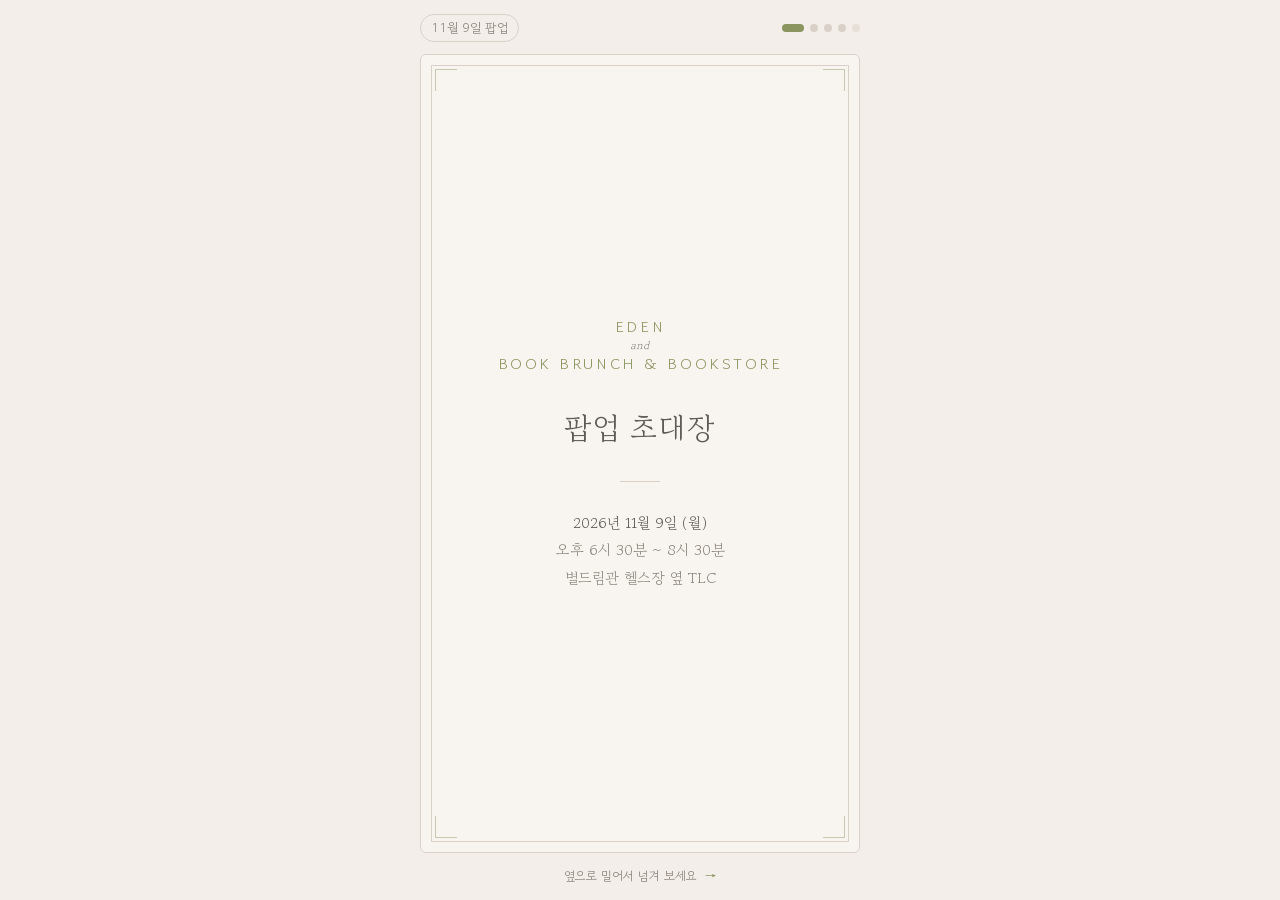
==== index.html @ 4dcfe31d "다음 버튼 대신 손가락으로 옆으로 넘기는 방식으로 변경 (미리보기용 브랜치) Co-Authored-By: Claude Opus 5.5 <noreply@anthropic.com> C" ====
<!doctype html>
<html lang="ko">
<head>
<meta charset="utf-8">
<meta name="viewport" content="width=device-width,initial-scale=1,viewport-fit=cover">
<title>이든·북브런치 팝업 초대장</title>
<meta name="description" content="이든카페·북브런치 카페 팝업 — 2026년 11월 9일 오후 6:30, 별드림관 헬스장 옆 TLC">
<link rel="preconnect" href="https://fonts.googleapis.com">
<link rel="preconnect" href="https://fonts.gstatic.com" crossorigin>
<link rel="stylesheet" href="https://fonts.googleapis.com/css2?family=Gowun+Batang:wght@400;700&family=Gowun+Dodum&display=swap">
<style>
/* Layout: 한 장씩 넘기는 모바일 카드 초대장 — 5장(초대 · 활동 · 장소 · 수요조사 · 교환권) */
:root{
  --bg:#f3eeea;
  --card:#f8f4f0;
  --ink:#5f5a54;
  --ink-soft:#8c857d;
  --olive:#8a9560;
  --olive-ink:#ffffff;
  --line:#d9d1c8;
  --warn:#c4453a;
  --serif:"Gowun Batang","Noto Serif KR","Nanum Myeongjo",serif;
  --sans:"Gowun Dodum","Apple SD Gothic Neo","Malgun Gothic",sans-serif;
}
@media (prefers-color-scheme: dark){:root:not([data-theme="light"]){
  --bg:#22211d;--card:#2b2a25;--ink:#e6e0d8;--ink-soft:#aaa298;--olive:#a3ae78;--olive-ink:#1d1f15;--line:#45423b;--warn:#e7766b;color-scheme:dark}}
:root[data-theme="dark"]{
  --bg:#22211d;--card:#2b2a25;--ink:#e6e0d8;--ink-soft:#aaa298;--olive:#a3ae78;--olive-ink:#1d1f15;--line:#45423b;--warn:#e7766b;color-scheme:dark}

*{box-sizing:border-box}
body{margin:0}
[hidden]{display:none!important}
img{max-width:100%}
:root{padding-top:env(safe-area-inset-top,0px);padding-bottom:env(safe-area-inset-bottom,0px)}
html,body{min-height:100%}
body{background:var(--bg);color:var(--ink);font-family:var(--serif);font-size:16px;line-height:1.7;
  padding-left:max(16px,env(safe-area-inset-left,0px));padding-right:max(16px,env(safe-area-inset-right,0px));padding-block:14px;
  display:flex;justify-content:center}
.app{width:100%;max-width:440px;min-height:calc(100vh - 28px);min-height:calc(100dvh - 28px);display:flex;flex-direction:column;gap:12px}

.top{display:flex;align-items:center;justify-content:space-between;gap:12px;font-family:var(--sans);font-size:13px;color:var(--ink-soft)}
.dday{border:1px solid var(--line);border-radius:999px;padding:2px 10px;font-variant-numeric:tabular-nums}
.dots{display:flex;gap:6px}
.dot{width:8px;height:8px;border-radius:50%;background:var(--line);border:0;padding:0;cursor:pointer;transition:width .25s,background .25s}
.dot[aria-current="true"]{width:22px;border-radius:4px;background:var(--olive)}
.dot:disabled{cursor:default;opacity:.5}

.viewport{flex:1 0 auto;display:flex;overflow-x:auto;overflow-y:hidden;scroll-snap-type:x mandatory;overscroll-behavior-x:contain;-webkit-overflow-scrolling:touch;scrollbar-width:none;border-radius:6px;background:var(--card);border:1px solid var(--line)}
.viewport::-webkit-scrollbar{display:none}
.track{display:flex;flex:1 0 100%;min-width:100%}
.page{position:relative;flex:0 0 100%;min-width:0;scroll-snap-align:start;scroll-snap-stop:always;padding:40px 30px 36px;display:flex;flex-direction:column;align-items:center;text-align:center;gap:20px}

h1,h2{font-weight:700;margin:0;text-wrap:balance;word-break:keep-all;letter-spacing:-.01em}
h1{font-size:30px;font-weight:400;letter-spacing:.04em}
h2{font-size:22px}
p{margin:0}
.soft{color:var(--ink-soft)}
.eyebrow{font-family:var(--sans);font-size:12px;letter-spacing:.18em;color:var(--olive)}

/* 1. 초대 */
.page.invite{justify-content:center;gap:28px;padding-block:40px}
.brand{display:grid;justify-items:center;gap:2px;color:var(--olive);font-family:var(--sans);letter-spacing:.16em;line-height:1.3}
.brand .big{font-size:15px}
.brand .and{font-family:var(--serif);font-style:italic;font-size:11px;letter-spacing:.08em;color:var(--ink-soft)}
.when{display:grid;gap:2px;font-size:15px}
.rule{width:40px;height:1px;background:var(--line)}

/* 2. 활동 */
.acts{display:grid;grid-template-columns:minmax(0,1fr);gap:10px;width:100%;min-width:0;text-align:left}
.act{width:100%;max-width:100%;min-width:0;overflow:hidden;border:1px solid var(--line);border-radius:6px;background:transparent;color:inherit;font:inherit;padding:12px 14px;cursor:pointer;display:grid;grid-template-columns:minmax(0,1fr);gap:4px;text-align:left}
.act-head{display:flex;justify-content:space-between;align-items:center;font-weight:700;font-size:17px}
.act-head span{font-family:var(--sans);font-weight:400;font-size:20px;color:var(--olive);transition:transform .25s}
.act[aria-expanded="true"] .act-head span{transform:rotate(45deg)}
.act ul{margin:6px 0 0;padding:0;list-style:none;display:flex;flex-wrap:wrap;gap:6px}
.act li{font-family:var(--sans);font-size:12.5px;border-radius:999px;padding:2px 9px;max-width:100%;background:color-mix(in srgb,var(--olive) 16%,transparent);color:var(--ink)}
.act .sum{font-size:14px;color:var(--ink-soft)}

/* 3. 장소 */
.info{width:100%;display:grid;gap:0;text-align:left;border-top:1px solid var(--line)}
.row{display:grid;grid-template-columns:56px 1fr;gap:12px;padding:12px 2px;border-bottom:1px solid var(--line)}
.row dt{font-family:var(--sans);font-size:13px;color:var(--ink-soft);padding-top:2px}
.row dd{margin:0;min-width:0}
.place-photo{width:100%;max-width:100%;border-radius:6px;overflow:hidden;aspect-ratio:16/10}
.place-photo img{display:block;width:100%;height:100%;object-fit:cover}
.place{display:grid;gap:2px}
.place strong{font-size:18px}
.maplink{margin-top:10px;justify-self:center;color:inherit;font-size:14px;text-decoration:underline;text-underline-offset:4px;text-decoration-color:var(--line)}
.maplink:hover{text-decoration-color:currentColor}
/* 테두리 장식: 카드 안쪽 이중선 + 모서리 */
.page::before,.page::after{content:"";position:absolute;pointer-events:none;z-index:1}
.page::before{inset:10px;border:1px solid var(--line)}
.page::after{inset:14px;border:1px solid color-mix(in srgb,var(--olive) 45%,transparent);
  -webkit-mask:linear-gradient(#000 0 0) top left/22px 22px no-repeat,linear-gradient(#000 0 0) top right/22px 22px no-repeat,linear-gradient(#000 0 0) bottom left/22px 22px no-repeat,linear-gradient(#000 0 0) bottom right/22px 22px no-repeat;
  mask:linear-gradient(#000 0 0) top left/22px 22px no-repeat,linear-gradient(#000 0 0) top right/22px 22px no-repeat,linear-gradient(#000 0 0) bottom left/22px 22px no-repeat,linear-gradient(#000 0 0) bottom right/22px 22px no-repeat}
.copy{margin-top:4px;font-family:var(--sans);font-size:12px;background:none;border:1px solid var(--line);color:var(--ink-soft);border-radius:999px;padding:2px 10px;cursor:pointer}

.btn{display:flex;align-items:center;justify-content:center;width:100%;min-height:54px;border-radius:999px;border:0;background:var(--olive);color:var(--olive-ink);font-family:var(--serif);font-weight:700;font-size:16px;text-decoration:none;cursor:pointer;transition:filter .2s,transform .1s}
.btn:hover{filter:brightness(1.05)}
.btn:active{transform:scale(.98)}
.btn.ghost{background:transparent;color:var(--ink);border:1px solid var(--line)}
:focus-visible{outline:2px solid var(--olive);outline-offset:3px}

/* 4. 수요조사 */
form{width:100%;display:grid;gap:26px;text-align:left}
fieldset{border:0;margin:0;padding:0;display:grid;gap:10px}
legend,.q{font-weight:700;font-size:16px;padding:0;margin-bottom:10px}
.req{color:var(--warn);font-size:12px;font-family:var(--sans);margin-left:4px;font-weight:400}
.opts{display:grid;grid-template-columns:1fr 1fr;gap:10px}
.opt{position:relative}
.opt input{position:absolute;opacity:0;inset:0;cursor:pointer}
.opt span{display:flex;align-items:center;justify-content:center;gap:8px;min-height:48px;border:1px solid var(--line);border-radius:6px;transition:all .2s}
.opt input:checked + span{border-color:var(--olive);background:color-mix(in srgb,var(--olive) 14%,transparent);font-weight:700}
.opt input:focus-visible + span{outline:2px solid var(--olive);outline-offset:2px}
.stepper{display:flex;align-items:center;gap:10px}
.stepper button{width:44px;height:44px;border-radius:50%;border:1px solid var(--line);background:transparent;color:var(--ink);font-size:20px;cursor:pointer;flex:none}
.stepper input{flex:1;min-width:0;height:48px;border:1px solid var(--olive);border-radius:6px;background:transparent;color:var(--ink);text-align:center;font:inherit;font-size:18px;font-variant-numeric:tabular-nums}
.namefield input{width:100%;height:48px;border:1px solid var(--olive);border-radius:6px;background:transparent;color:var(--ink);font:inherit;font-size:16px;padding:0 14px}
.namefield input::placeholder{color:var(--ink-soft);opacity:.7}
.hint-sm{font-family:var(--sans);font-size:12px;color:var(--ink-soft);margin:6px 0 0}
.btn:disabled{opacity:.6;cursor:wait}
.count-wrap{transition:opacity .25s}
.count-wrap[aria-disabled="true"]{opacity:.4;pointer-events:none}
.err{color:var(--warn);font-family:var(--sans);font-size:13px;min-height:1.2em;margin:-14px 0 0}
.note{font-size:14px;color:var(--ink-soft);text-align:center;border:1px solid var(--line);padding:14px 12px;line-height:1.75}

/* 5. 결과 */
.coupon{width:92%;border-radius:4px;overflow:hidden;box-shadow:0 10px 28px -14px rgba(60,50,30,.45);transform:rotate(-1.5deg)}
.coupon img{display:block;width:100%;height:auto}
.result[data-state="no"] .coupon{display:none}
.result[data-state="yes"] .no-msg{display:none}
.result:not([data-state="yes"]) .yes-msg{display:none}
.dl-msg{font-family:var(--sans);font-size:12px;color:var(--ink-soft);min-height:1em;margin:-10px 0 0}
.stub{font-family:var(--sans);font-size:12px;color:var(--ink-soft);border-top:1px dashed var(--line);padding-top:10px;width:100%;font-variant-numeric:tabular-nums}

.hint{display:flex;align-items:center;justify-content:center;gap:8px;font-family:var(--sans);font-size:12.5px;color:var(--ink-soft);text-align:center;transition:opacity .4s}
.hint .arr{color:var(--olive);display:inline-block;animation:nudge 1.6s ease-in-out infinite}
.hint.done{opacity:0}
@keyframes nudge{0%,100%{transform:translateX(0)}50%{transform:translateX(5px)}}

@media (prefers-reduced-motion: reduce){.hint .arr{animation:none}.dot,.btn,.opt span,.act-head span{transition:none}}
/* 수요조사 장: 성함 칸이 늘어난 만큼 간격을 줄여 한 화면에 */
#rsvp{gap:16px}
#rsvp legend,#rsvp .q{margin-bottom:6px}
#rsvp .opt span,#rsvp .namefield input,#rsvp .stepper input{min-height:44px;height:44px}
#rsvp .stepper button{width:40px;height:40px}
#rsvp .err{margin:-8px 0 -4px;min-height:0}
#rsvp .err:empty{display:none}
#rsvp .btn{min-height:48px}
#rsvp .note{font-size:13px;padding:10px 12px;line-height:1.6}
.saveview{position:fixed;inset:0;z-index:50;background:rgba(20,18,14,.72);display:flex;align-items:center;justify-content:center;
  padding:calc(16px + env(safe-area-inset-top,0px)) max(16px,env(safe-area-inset-right,0px)) calc(16px + env(safe-area-inset-bottom,0px)) max(16px,env(safe-area-inset-left,0px))}
.savebox{width:100%;max-width:400px;max-height:100%;overflow:auto;background:var(--card);border-radius:8px;padding:18px;display:grid;gap:12px;text-align:center}
.savetitle{font-weight:700;margin:0}
.savebox img{width:100%;height:auto;border:1px solid var(--line);border-radius:4px;-webkit-touch-callout:default;user-select:auto}
.savehelp{font-family:var(--sans);font-size:13.5px;color:var(--ink);margin:0;line-height:1.6;word-break:keep-all}
.savebox .btn{min-height:46px}
</style>
</head>
<body>
<main class="app">
  <div class="top">
    <span class="dday" id="dday">11월 9일</span>
    <nav class="dots" id="dots" aria-label="페이지"></nav>
  </div>

  <div class="viewport" id="viewport">
    <div class="track" id="track">

      <!-- 1. 초대 -->
      <section class="page invite" aria-label="초대">
        <div class="brand"><span class="big">EDEN</span><span class="and">and</span><span class="big">BOOK BRUNCH &amp; BOOKSTORE</span></div>
        <h1>팝업 초대장</h1>
        <div class="rule"></div>
        <div class="when">
          <span>2026년 11월 9일 (월)</span>
          <span class="soft">오후 6시 30분 ~ 8시 30분</span>
          <span class="soft">별드림관 헬스장 옆 TLC</span>
        </div>
      </section>

      <!-- 2. 활동 -->
      <section class="page" aria-label="활동 소개">
        <span class="eyebrow">PROGRAM</span>
        <h2>활동 소개</h2>
        <p class="soft" style="font-size:14px">카페 이름을 눌러 자세히 보세요.</p>
        <div class="acts">
          <button class="act" type="button" aria-expanded="true">
            <span class="act-head">이든 카페 <span aria-hidden="true">+</span></span>
            <span class="sum">카페 소개부터 시식회까지</span>
            <ul>
              <li>온라인 사이트 소개</li><li>전체 팝업 폼보드 설명</li><li>건강빵 시식회</li><li>각종 활동</li>
            </ul>
          </button>
          <button class="act" type="button" aria-expanded="false">
            <span class="act-head">북브런치 카페 <span aria-hidden="true">+</span></span>
            <span class="sum">운영 방식과 메뉴 이야기</span>
            <ul hidden>
              <li>운영 방법 설명</li><li>메뉴 소개</li><li>웹사이트 설명</li>
            </ul>
          </button>
        </div>
      </section>

      <!-- 3. 장소 -->
      <section class="page" aria-label="오시는 길">
        <span class="eyebrow">WHERE &amp; WHEN</span>
        <h2>오시는 길</h2>
        <div class="place-photo"><img alt="TLC 건물 입구 — 통유리창과 검은 문틀" src="assets/place.jpg" width="1200" height="660"></div>
        <div class="place">
          <strong>별드림관 헬스장 옆 TLC</strong>
          <span class="soft">11월 9일 (월) · 오후 6:30 ~ 8:30</span>
          <a class="maplink" id="mapLink" href="https://www.google.com/maps/search/?api=1&query=%EB%B3%84%EB%AC%B4%EB%A6%AC%ED%95%99%EA%B5%90" target="_blank" rel="noopener">지도 보기 →</a>
        </div>
      </section>

      <!-- 4. 수요조사 -->
      <section class="page" aria-label="수요조사">
        <span class="eyebrow">RSVP</span>
        <h2>수요조사</h2>
        <form id="rsvp" novalidate>
          <div class="namefield">
            <label class="q" for="name" style="display:block">성함<span class="req">*필수</span></label>
            <input id="name" name="name" type="text" autocomplete="name" maxlength="40" placeholder="성함을 적어 주세요">
            <p class="hint-sm">현장에서 성함으로 교환권을 확인합니다.</p>
          </div>
          <fieldset>
            <legend>팝업에 참여하시나요?<span class="req">*필수</span></legend>
            <div class="opts">
              <label class="opt"><input type="radio" name="join" value="yes" id="joinYes"><span>예</span></label>
              <label class="opt"><input type="radio" name="join" value="no" id="joinNo"><span>아니오</span></label>
            </div>
          </fieldset>
          <div class="count-wrap" id="countWrap" aria-disabled="true">
            <label class="q" for="count" style="display:block">몇 분이서 오시나요?</label>
            <div class="stepper">
              <button type="button" id="minus" aria-label="한 명 줄이기">−</button>
              <input id="count" name="count" type="number" inputmode="numeric" min="1" max="20" value="1">
              <button type="button" id="plus" aria-label="한 명 늘리기">+</button>
            </div>
          </div>
          <p class="err" id="err" role="alert"></p>
          <button class="btn" type="submit">제출</button>
          <p class="note">참석 여부를 편하게 알려주세요.<br>참여를 선택하시면 다음 페이지에서<br>방문할 때 쓸 수 있는 작은 교환권을 드립니다.</p>
        </form>
      </section>

      <!-- 5. 결과 -->
      <section class="page result" id="result" aria-label="교환권" hidden>
        <span class="eyebrow">THANK YOU</span>
        <h2 class="yes-msg">팝업에서 뵙겠습니다!</h2>
        <h2 class="no-msg">알려주셔서 감사합니다</h2>
        <div class="coupon"><img alt="FREE CIABATTA 교환권" src="assets/coupon.jpg" width="275" height="137"></div>
        <p class="yes-msg soft">팝업 현장에서 이 화면을 보여주시면<br>치아바타로 교환해 드립니다.</p>
        <p class="no-msg soft">다음 기회에 꼭 뵐게요.<br>마음이 바뀌면 언제든 다시 응답해 주세요.</p>
        <div class="stub yes-msg" id="stub"></div>
        <button class="btn ghost yes-msg" type="button" id="dl" hidden>교환권 이미지 저장</button>
        <p class="dl-msg" id="dlMsg" role="status"></p>
      </section>

    </div>
  </div>

  <p class="hint" id="hint">옆으로 밀어서 넘겨 보세요 <span class="arr" aria-hidden="true">→</span></p>
</main>

<div class="saveview" id="saveView" role="dialog" aria-modal="true" aria-labelledby="saveTitle" hidden>
  <div class="savebox">
    <p class="savetitle" id="saveTitle">교환권 이미지</p>
    <img id="saveImg" alt="팝업 교환권 이미지">
    <p class="savehelp"><b>이미지를 길게 눌러</b> &lsquo;사진에 저장&rsquo; 또는 &lsquo;이미지 다운로드&rsquo;를 누르면 갤러리에 저장됩니다.</p>
    <button class="btn" type="button" id="saveShare" hidden>공유 메뉴에서 저장하기</button>
    <button class="btn ghost" type="button" id="saveClose">닫기</button>
  </div>
</div>
<script>
(function(){
  const track=document.getElementById('track');
  const pages=[...track.children];
  const dotsEl=document.getElementById('dots');
  const RESULT=pages.length-1, FORM=RESULT-1;
  let idx=0, answered=null;

  const store={get(k){try{return JSON.parse(localStorage.getItem(k))}catch(e){return null}},
               set(k,v){try{localStorage.setItem(k,JSON.stringify(v))}catch(e){}},
               del(k){try{localStorage.removeItem(k)}catch(e){}}};

  pages.forEach((p,i)=>{
    const d=document.createElement('button');
    d.className='dot';d.type='button';d.setAttribute('aria-label',(i+1)+'번째 장');
    d.addEventListener('click',()=>go(i));
    dotsEl.appendChild(d);
  });
  const dots=[...dotsEl.children];

  const vp=document.getElementById('viewport'), hint=document.getElementById('hint');
  const reduce=window.matchMedia('(prefers-reduced-motion: reduce)').matches;
  function go(i){
    if(i===RESULT && !answered) i=FORM;
    i=Math.max(0,Math.min(i,answered?RESULT:FORM));
    vp.scrollTo({left:i*vp.clientWidth,behavior:reduce?'auto':'smooth'});
  }
  function sync(){
    const i=Math.round(vp.scrollLeft/Math.max(1,vp.clientWidth));
    if(i!==idx){idx=i;}
    dots.forEach((d,j)=>{d.setAttribute('aria-current',j===idx);d.disabled=(j===RESULT&&!answered)});
    if(idx>0)hint.classList.add('done');
  }
  let raf=0;
  vp.addEventListener('scroll',()=>{cancelAnimationFrame(raf);raf=requestAnimationFrame(sync)},{passive:true});
  window.addEventListener('resize',()=>{vp.scrollLeft=idx*vp.clientWidth});
  document.addEventListener('keydown',e=>{
    if(e.target.closest('input,button'))return;
    if(e.key==='ArrowRight')go(idx+1);
    if(e.key==='ArrowLeft')go(idx-1);
  });

  // D-day
  const ev=new Date('2026-11-09T18:30:00+09:00');
  const days=Math.ceil((ev-new Date())/864e5);
  document.getElementById('dday').textContent = days>0?`D-${days} · 11월 9일`:(days===0?'오늘 팝업!':'11월 9일 팝업');

  // 활동 아코디언
  document.querySelectorAll('.act').forEach(b=>b.addEventListener('click',()=>{
    const open=b.getAttribute('aria-expanded')!=='true';
    b.setAttribute('aria-expanded',open);
    b.querySelector('ul').hidden=!open;
  }));

  // 폼
  const form=document.getElementById('rsvp'), err=document.getElementById('err');
  const count=document.getElementById('count'), wrap=document.getElementById('countWrap');
  function syncCount(){
    const yes=form.join.value==='yes';
    wrap.setAttribute('aria-disabled',!yes);
    count.disabled=!yes;
    if(form.join.value)err.textContent='';
  }
  form.addEventListener('change',syncCount);
  document.getElementById('minus').onclick=()=>{count.value=Math.max(1,(+count.value||1)-1)};
  document.getElementById('plus').onclick=()=>{count.value=Math.min(20,(+count.value||0)+1)};

  const result=document.getElementById('result'), stub=document.getElementById('stub');
  const SB_URL='https://qdkvclpapsasedrvhkvx.supabase.co', SB_KEY='sb_publishable_ceZ2sE7WKbkcod54qVl5aA_HR4bq4iQ';
  const nameEl=document.getElementById('name'), submitBtn=form.querySelector('button[type=submit]');
  function showResult(a){
    answered=a;
    result.dataset.state=a.join;
    result.hidden=false;
    if(a.join==='yes'){
      stub.textContent=`No. ${a.code} · ${a.name} · ${a.count}명 · 11월 9일 팝업 현장 사용`;
    }
  }
  form.addEventListener('submit',async e=>{
    e.preventDefault();
    const name=nameEl.value.trim();
    if(!name){err.textContent='성함을 적어 주세요.';nameEl.focus();return}
    if(!form.join.value){err.textContent='참여 여부를 선택해 주세요.';return}
    const yes=form.join.value==='yes';
    const n=parseInt(count.value,10);
    if(yes&&(!n||n<1||n>20)){err.textContent='인원은 1명에서 20명 사이로 적어 주세요.';return}
    err.textContent='';submitBtn.disabled=true;submitBtn.textContent='보내는 중…';
    try{
      const r=await fetch(SB_URL+'/rest/v1/rpc/popup_submit_rsvp',{method:'POST',
        headers:{'apikey':SB_KEY,'Content-Type':'application/json'},
        body:JSON.stringify({p_name:name,p_attending:yes,p_party:yes?n:null})});
      if(!r.ok)throw new Error('http '+r.status);
      const code=await r.json();
      const a={join:form.join.value,count:yes?n:0,code:String(code),name};
      store.set('popup-rsvp',a);
      showResult(a);requestAnimationFrame(()=>{go(RESULT);sync()});
    }catch(ex){
      err.textContent='응답을 보내지 못했습니다. 인터넷 연결을 확인하고 다시 제출해 주세요.';
    }finally{submitBtn.disabled=false;submitBtn.textContent='제출'}
  });
  // 교환권 이미지 저장
  const dl=document.getElementById('dl'), dlMsg=document.getElementById('dlMsg');
  dl.hidden=false;
  function couponPng(){
    return new Promise((res,rej)=>{
      const img=result.querySelector('.coupon img');
      const W=img.naturalWidth*3, H=img.naturalHeight*3, pad=60, foot=150;
      const c=document.createElement('canvas'); c.width=W+pad*2; c.height=H+pad*2+foot;
      const x=c.getContext('2d');
      x.fillStyle='#f8f4f0'; x.fillRect(0,0,c.width,c.height);
      x.strokeStyle='#d9d1c8'; x.lineWidth=3; x.strokeRect(20,20,c.width-40,c.height-40);
      x.drawImage(img,pad,pad,W,H);
      x.fillStyle='#5f5a54'; x.textAlign='center';
      x.font='700 40px "Gowun Batang", serif';
      x.fillText('이든 · 북브런치 팝업 교환권',c.width/2,pad+H+70);
      x.fillStyle='#8c857d'; x.font='28px "Gowun Dodum", sans-serif';
      x.fillText(stub.textContent,c.width/2,pad+H+120);
      c.toBlob(b=>b?res(b):rej(new Error('blob')),'image/png');
    });
  }
  // 휴대폰: 이미지를 크게 띄워 길게 눌러 '사진에 저장' + (지원되면) 공유 시트의 '이미지 저장'
  // 컴퓨터: 파일로 다운로드
  const isMobile=/Android|iPhone|iPad|iPod/i.test(navigator.userAgent)||(navigator.maxTouchPoints>1&&/Macintosh/.test(navigator.userAgent));
  const sv=document.getElementById('saveView'), svImg=document.getElementById('saveImg'), svShare=document.getElementById('saveShare');
  let couponFile=null;
  function blobToDataURL(b){return new Promise((res,rej)=>{const r=new FileReader();r.onload=()=>res(r.result);r.onerror=rej;r.readAsDataURL(b)})}
  dl.onclick=async()=>{
    if(!answered||answered.join!=='yes')return;
    dlMsg.textContent='';
    try{
      try{await document.fonts.ready}catch(e){}
      const blob=await couponPng();
      const fname=`popup-coupon-${answered.code}.png`;
      if(isMobile){
        couponFile=new File([blob],fname,{type:'image/png'});
        svImg.src=await blobToDataURL(blob);
        let canShare=false;try{canShare=!!(navigator.canShare&&navigator.canShare({files:[couponFile]}))}catch(e){}
        svShare.hidden=!canShare;
        sv.hidden=false;document.body.style.overflow='hidden';
        return;
      }
      const url=URL.createObjectURL(blob);
      const a=document.createElement('a');a.href=url;a.download=fname;
      document.body.appendChild(a);a.click();a.remove();
      setTimeout(()=>URL.revokeObjectURL(url),4000);
    }catch(e){
      dlMsg.textContent='이미지를 만들지 못했습니다. 이 화면을 캡처해 주세요.';
    }
  };
  svShare.onclick=async()=>{
    if(!couponFile)return;
    try{await navigator.share({files:[couponFile]})}catch(e){/* 취소하면 그대로 둠 */}
  };
  function closeSave(){sv.hidden=true;document.body.style.overflow=''}
  document.getElementById('saveClose').onclick=closeSave;
  sv.addEventListener('click',e=>{if(e.target===sv)closeSave()});
  document.addEventListener('keydown',e=>{if(e.key==='Escape'&&!sv.hidden)closeSave()});

  const saved=store.get('popup-rsvp');
  if(saved&&saved.join&&saved.name){
    showResult(saved);
    form.querySelector(`input[value="${saved.join}"]`).checked=true;
    if(saved.count)count.value=saved.count;
    if(saved.name)nameEl.value=saved.name;
  }
  syncCount();
  sync();
})();
</script>

<style>
@media (max-height:780px){.eyebrow{display:none}.page{padding-top:30px;padding-bottom:28px;gap:16px}form{gap:20px}}
@media (max-height:700px){.page{padding-top:26px;padding-bottom:24px;gap:14px}#rsvp{gap:13px}.app{gap:10px}}
@media (max-width:360px){.page{padding:34px 24px 30px;gap:16px}h1{font-size:27px}h2{font-size:20px}.act{padding:10px 12px}}</style>
</body>
</html>
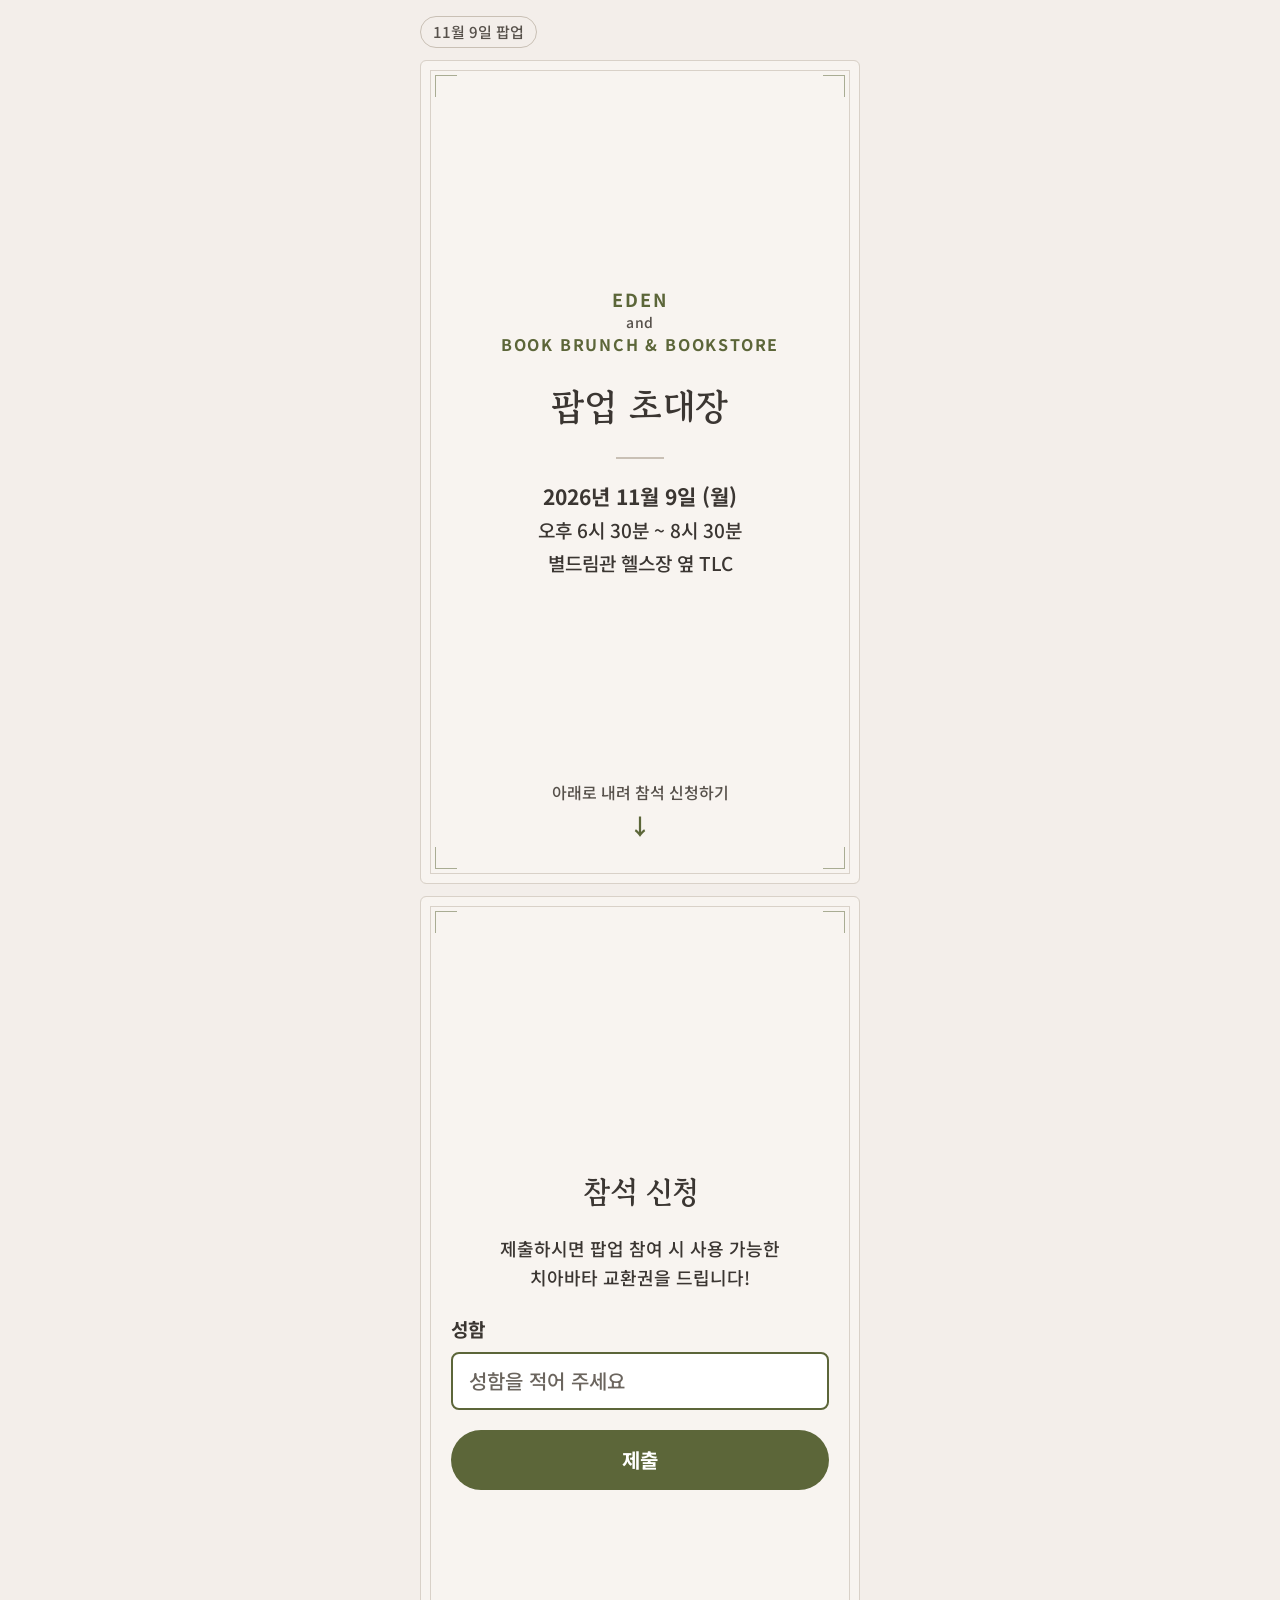
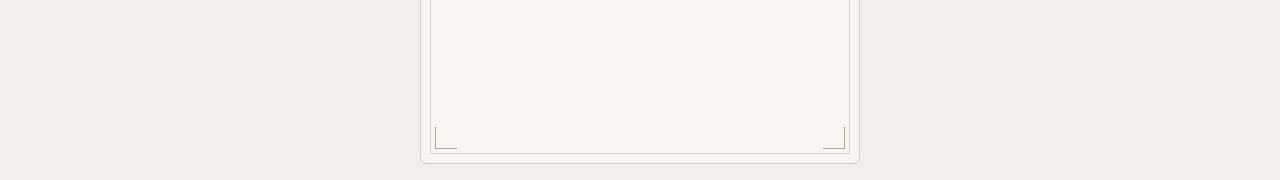
==== commit 26f15749: "초대장을 캔버스 디자인대로 개편: 세로 스크롤, 성함만 받는 참석 신청, 제출 후 쿠폰·오시는 길·감사 인사 페이지 Co-Authored-By: Claude Opus 5.5 <no" ====
--- a/index.html
+++ b/index.html
@@ -4,447 +4,99 @@
 <meta charset="utf-8">
 <meta name="viewport" content="width=device-width,initial-scale=1,viewport-fit=cover">
 <title>이든·북브런치 팝업 초대장</title>
-<meta name="description" content="이든카페·북브런치 카페 팝업 — 2026년 11월 9일 오후 6:30, 별드림관 헬스장 옆 TLC">
+<meta name="description" content="2026년 11월 9일(월) 오후 6시 30분, 별드림관 헬스장 옆 TLC에서 열리는 이든카페·북브런치 팝업에 초대합니다.">
+<meta property="og:title" content="이든·북브런치 팝업 초대장">
+<meta property="og:description" content="11월 9일(월) 오후 6:30 · 별드림관 헬스장 옆 TLC · 참석 신청하시면 치아바타 교환권을 드려요">
+<meta property="og:image" content="https://edencafe-popup.github.io/assets/coupon.png">
+<meta property="og:type" content="website">
 <link rel="preconnect" href="https://fonts.googleapis.com">
 <link rel="preconnect" href="https://fonts.gstatic.com" crossorigin>
-<link rel="stylesheet" href="https://fonts.googleapis.com/css2?family=Gowun+Batang:wght@400;700&family=Gowun+Dodum&display=swap">
+<link rel="stylesheet" href="https://fonts.googleapis.com/css2?family=Gowun+Batang:wght@700&family=Noto+Sans+KR:wght@500;700&display=swap">
+<link rel="stylesheet" href="assets/style.css">
 <style>
-/* Layout: 한 장씩 넘기는 모바일 카드 초대장 — 5장(초대 · 활동 · 장소 · 수요조사 · 교환권) */
-:root{
-  --bg:#f3eeea;
-  --card:#f8f4f0;
-  --ink:#5f5a54;
-  --ink-soft:#8c857d;
-  --olive:#8a9560;
-  --olive-ink:#ffffff;
-  --line:#d9d1c8;
-  --warn:#c4453a;
-  --serif:"Gowun Batang","Noto Serif KR","Nanum Myeongjo",serif;
-  --sans:"Gowun Dodum","Apple SD Gothic Neo","Malgun Gothic",sans-serif;
-}
-@media (prefers-color-scheme: dark){:root:not([data-theme="light"]){
-  --bg:#22211d;--card:#2b2a25;--ink:#e6e0d8;--ink-soft:#aaa298;--olive:#a3ae78;--olive-ink:#1d1f15;--line:#45423b;--warn:#e7766b;color-scheme:dark}}
-:root[data-theme="dark"]{
-  --bg:#22211d;--card:#2b2a25;--ink:#e6e0d8;--ink-soft:#aaa298;--olive:#a3ae78;--olive-ink:#1d1f15;--line:#45423b;--warn:#e7766b;color-scheme:dark}
-
-*{box-sizing:border-box}
-body{margin:0}
-[hidden]{display:none!important}
-img{max-width:100%}
-:root{padding-top:env(safe-area-inset-top,0px);padding-bottom:env(safe-area-inset-bottom,0px)}
-html,body{min-height:100%}
-body{background:var(--bg);color:var(--ink);font-family:var(--serif);font-size:16px;line-height:1.7;
-  padding-left:max(16px,env(safe-area-inset-left,0px));padding-right:max(16px,env(safe-area-inset-right,0px));padding-block:14px;
-  display:flex;justify-content:center}
-.app{width:100%;max-width:440px;min-height:calc(100vh - 28px);min-height:calc(100dvh - 28px);display:flex;flex-direction:column;gap:12px}
-
-.top{display:flex;align-items:center;justify-content:space-between;gap:12px;font-family:var(--sans);font-size:13px;color:var(--ink-soft)}
-.dday{border:1px solid var(--line);border-radius:999px;padding:2px 10px;font-variant-numeric:tabular-nums}
-.dots{display:flex;gap:6px}
-.dot{width:8px;height:8px;border-radius:50%;background:var(--line);border:0;padding:0;cursor:pointer;transition:width .25s,background .25s}
-.dot[aria-current="true"]{width:22px;border-radius:4px;background:var(--olive)}
-.dot:disabled{cursor:default;opacity:.5}
-
-.viewport{flex:1 0 auto;display:flex;overflow-x:auto;overflow-y:hidden;scroll-snap-type:x mandatory;overscroll-behavior-x:contain;-webkit-overflow-scrolling:touch;scrollbar-width:none;border-radius:6px;background:var(--card);border:1px solid var(--line)}
-.viewport::-webkit-scrollbar{display:none}
-.track{display:flex;flex:1 0 100%;min-width:100%}
-.page{position:relative;flex:0 0 100%;min-width:0;scroll-snap-align:start;scroll-snap-stop:always;padding:40px 30px 36px;display:flex;flex-direction:column;align-items:center;text-align:center;gap:20px}
-
-h1,h2{font-weight:700;margin:0;text-wrap:balance;word-break:keep-all;letter-spacing:-.01em}
-h1{font-size:30px;font-weight:400;letter-spacing:.04em}
-h2{font-size:22px}
-p{margin:0}
-.soft{color:var(--ink-soft)}
-.eyebrow{font-family:var(--sans);font-size:12px;letter-spacing:.18em;color:var(--olive)}
-
-/* 1. 초대 */
-.page.invite{justify-content:center;gap:28px;padding-block:40px}
-.brand{display:grid;justify-items:center;gap:2px;color:var(--olive);font-family:var(--sans);letter-spacing:.16em;line-height:1.3}
-.brand .big{font-size:15px}
-.brand .and{font-family:var(--serif);font-style:italic;font-size:11px;letter-spacing:.08em;color:var(--ink-soft)}
-.when{display:grid;gap:2px;font-size:15px}
-.rule{width:40px;height:1px;background:var(--line)}
-
-/* 2. 활동 */
-.acts{display:grid;grid-template-columns:minmax(0,1fr);gap:10px;width:100%;min-width:0;text-align:left}
-.act{width:100%;max-width:100%;min-width:0;overflow:hidden;border:1px solid var(--line);border-radius:6px;background:transparent;color:inherit;font:inherit;padding:12px 14px;cursor:pointer;display:grid;grid-template-columns:minmax(0,1fr);gap:4px;text-align:left}
-.act-head{display:flex;justify-content:space-between;align-items:center;font-weight:700;font-size:17px}
-.act-head span{font-family:var(--sans);font-weight:400;font-size:20px;color:var(--olive);transition:transform .25s}
-.act[aria-expanded="true"] .act-head span{transform:rotate(45deg)}
-.act ul{margin:6px 0 0;padding:0;list-style:none;display:flex;flex-wrap:wrap;gap:6px}
-.act li{font-family:var(--sans);font-size:12.5px;border-radius:999px;padding:2px 9px;max-width:100%;background:color-mix(in srgb,var(--olive) 16%,transparent);color:var(--ink)}
-.act .sum{font-size:14px;color:var(--ink-soft)}
-
-/* 3. 장소 */
-.info{width:100%;display:grid;gap:0;text-align:left;border-top:1px solid var(--line)}
-.row{display:grid;grid-template-columns:56px 1fr;gap:12px;padding:12px 2px;border-bottom:1px solid var(--line)}
-.row dt{font-family:var(--sans);font-size:13px;color:var(--ink-soft);padding-top:2px}
-.row dd{margin:0;min-width:0}
-.place-photo{width:100%;max-width:100%;border-radius:6px;overflow:hidden;aspect-ratio:16/10}
-.place-photo img{display:block;width:100%;height:100%;object-fit:cover}
-.place{display:grid;gap:2px}
-.place strong{font-size:18px}
-.maplink{margin-top:10px;justify-self:center;color:inherit;font-size:14px;text-decoration:underline;text-underline-offset:4px;text-decoration-color:var(--line)}
-.maplink:hover{text-decoration-color:currentColor}
-/* 테두리 장식: 카드 안쪽 이중선 + 모서리 */
-.page::before,.page::after{content:"";position:absolute;pointer-events:none;z-index:1}
-.page::before{inset:10px;border:1px solid var(--line)}
-.page::after{inset:14px;border:1px solid color-mix(in srgb,var(--olive) 45%,transparent);
-  -webkit-mask:linear-gradient(#000 0 0) top left/22px 22px no-repeat,linear-gradient(#000 0 0) top right/22px 22px no-repeat,linear-gradient(#000 0 0) bottom left/22px 22px no-repeat,linear-gradient(#000 0 0) bottom right/22px 22px no-repeat;
-  mask:linear-gradient(#000 0 0) top left/22px 22px no-repeat,linear-gradient(#000 0 0) top right/22px 22px no-repeat,linear-gradient(#000 0 0) bottom left/22px 22px no-repeat,linear-gradient(#000 0 0) bottom right/22px 22px no-repeat}
-.copy{margin-top:4px;font-family:var(--sans);font-size:12px;background:none;border:1px solid var(--line);color:var(--ink-soft);border-radius:999px;padding:2px 10px;cursor:pointer}
-
-.btn{display:flex;align-items:center;justify-content:center;width:100%;min-height:54px;border-radius:999px;border:0;background:var(--olive);color:var(--olive-ink);font-family:var(--serif);font-weight:700;font-size:16px;text-decoration:none;cursor:pointer;transition:filter .2s,transform .1s}
-.btn:hover{filter:brightness(1.05)}
-.btn:active{transform:scale(.98)}
-.btn.ghost{background:transparent;color:var(--ink);border:1px solid var(--line)}
-:focus-visible{outline:2px solid var(--olive);outline-offset:3px}
-
-/* 4. 수요조사 */
-form{width:100%;display:grid;gap:26px;text-align:left}
-fieldset{border:0;margin:0;padding:0;display:grid;gap:10px}
-legend,.q{font-weight:700;font-size:16px;padding:0;margin-bottom:10px}
-.req{color:var(--warn);font-size:12px;font-family:var(--sans);margin-left:4px;font-weight:400}
-.opts{display:grid;grid-template-columns:1fr 1fr;gap:10px}
-.opt{position:relative}
-.opt input{position:absolute;opacity:0;inset:0;cursor:pointer}
-.opt span{display:flex;align-items:center;justify-content:center;gap:8px;min-height:48px;border:1px solid var(--line);border-radius:6px;transition:all .2s}
-.opt input:checked + span{border-color:var(--olive);background:color-mix(in srgb,var(--olive) 14%,transparent);font-weight:700}
-.opt input:focus-visible + span{outline:2px solid var(--olive);outline-offset:2px}
-.stepper{display:flex;align-items:center;gap:10px}
-.stepper button{width:44px;height:44px;border-radius:50%;border:1px solid var(--line);background:transparent;color:var(--ink);font-size:20px;cursor:pointer;flex:none}
-.stepper input{flex:1;min-width:0;height:48px;border:1px solid var(--olive);border-radius:6px;background:transparent;color:var(--ink);text-align:center;font:inherit;font-size:18px;font-variant-numeric:tabular-nums}
-.namefield input{width:100%;height:48px;border:1px solid var(--olive);border-radius:6px;background:transparent;color:var(--ink);font:inherit;font-size:16px;padding:0 14px}
-.namefield input::placeholder{color:var(--ink-soft);opacity:.7}
-.hint-sm{font-family:var(--sans);font-size:12px;color:var(--ink-soft);margin:6px 0 0}
-.btn:disabled{opacity:.6;cursor:wait}
-.count-wrap{transition:opacity .25s}
-.count-wrap[aria-disabled="true"]{opacity:.4;pointer-events:none}
-.err{color:var(--warn);font-family:var(--sans);font-size:13px;min-height:1.2em;margin:-14px 0 0}
-.note{font-size:14px;color:var(--ink-soft);text-align:center;border:1px solid var(--line);padding:14px 12px;line-height:1.75}
-
-/* 5. 결과 */
-.coupon{width:92%;border-radius:4px;overflow:hidden;box-shadow:0 10px 28px -14px rgba(60,50,30,.45);transform:rotate(-1.5deg)}
-.coupon img{display:block;width:100%;height:auto}
-.result[data-state="no"] .coupon{display:none}
-.result[data-state="yes"] .no-msg{display:none}
-.result:not([data-state="yes"]) .yes-msg{display:none}
-.dl-msg{font-family:var(--sans);font-size:12px;color:var(--ink-soft);min-height:1em;margin:-10px 0 0}
-.stub{font-family:var(--sans);font-size:12px;color:var(--ink-soft);border-top:1px dashed var(--line);padding-top:10px;width:100%;font-variant-numeric:tabular-nums}
-
-.hint{display:flex;align-items:center;justify-content:center;gap:8px;font-family:var(--sans);font-size:12.5px;color:var(--ink-soft);text-align:center;transition:opacity .4s}
-.hint .arr{color:var(--olive);display:inline-block;animation:nudge 1.6s ease-in-out infinite}
-.hint.done{opacity:0}
-@keyframes nudge{0%,100%{transform:translateX(0)}50%{transform:translateX(5px)}}
-
-@media (prefers-reduced-motion: reduce){.hint .arr{animation:none}.dot,.btn,.opt span,.act-head span{transition:none}}
-/* 수요조사 장: 성함 칸이 늘어난 만큼 간격을 줄여 한 화면에 */
-#rsvp{gap:16px}
-#rsvp legend,#rsvp .q{margin-bottom:6px}
-#rsvp .opt span,#rsvp .namefield input,#rsvp .stepper input{min-height:44px;height:44px}
-#rsvp .stepper button{width:40px;height:40px}
-#rsvp .err{margin:-8px 0 -4px;min-height:0}
-#rsvp .err:empty{display:none}
-#rsvp .btn{min-height:48px}
-#rsvp .note{font-size:13px;padding:10px 12px;line-height:1.6}
-.saveview{position:fixed;inset:0;z-index:50;background:rgba(20,18,14,.72);display:flex;align-items:center;justify-content:center;
-  padding:calc(16px + env(safe-area-inset-top,0px)) max(16px,env(safe-area-inset-right,0px)) calc(16px + env(safe-area-inset-bottom,0px)) max(16px,env(safe-area-inset-left,0px))}
-.savebox{width:100%;max-width:400px;max-height:100%;overflow:auto;background:var(--card);border-radius:8px;padding:18px;display:grid;gap:12px;text-align:center}
-.savetitle{font-weight:700;margin:0}
-.savebox img{width:100%;height:auto;border:1px solid var(--line);border-radius:4px;-webkit-touch-callout:default;user-select:auto}
-.savehelp{font-family:var(--sans);font-size:13.5px;color:var(--ink);margin:0;line-height:1.6;word-break:keep-all}
-.savebox .btn{min-height:46px}
+.field{width:100%;display:flex;flex-direction:column;gap:8px;text-align:left}
+.field label{font-size:19px;font-weight:700}
+.field input{height:58px;border:2px solid var(--accent);border-radius:8px;background:#fff;padding:0 16px;font:inherit;font-size:20px;color:var(--ink)}
+.field input::placeholder{color:#6b655e}
+form{width:100%;display:flex;flex-direction:column;gap:20px}
+.err{color:var(--warn);font-size:16px;font-weight:700;text-align:left}
+.err:empty{display:none}
 </style>
 </head>
 <body>
-<main class="app">
-  <div class="top">
-    <span class="dday" id="dday">11월 9일</span>
-    <nav class="dots" id="dots" aria-label="페이지"></nav>
+<main class="wrap">
+  <div class="top"><span class="pill" id="dday">11월 9일</span></div>
+
+  <div class="banner" id="done" hidden>
+    <span>이미 참석 신청을 하셨어요.</span>
+    <a href="coupon.html">내 쿠폰 보기 →</a>
   </div>
 
-  <div class="viewport" id="viewport">
-    <div class="track" id="track">
+  <section class="card first has-cue" id="invite" aria-label="초대">
+    <div class="brand">
+      <span class="b1">EDEN</span>
+      <span class="b2">and</span>
+      <span class="b3">BOOK BRUNCH &amp; BOOKSTORE</span>
+    </div>
+    <h1>팝업 초대장</h1>
+    <div class="rule"></div>
+    <div class="when">
+      <span class="date">2026년 11월 9일 (월)</span>
+      <span>오후 6시 30분 ~ 8시 30분</span>
+      <span>별드림관 헬스장 옆 TLC</span>
+    </div>
+    <a class="cue" href="#rsvp">아래로 내려 참석 신청하기<span class="arr" aria-hidden="true">↓</span></a>
+  </section>
 
-      <!-- 1. 초대 -->
-      <section class="page invite" aria-label="초대">
-        <div class="brand"><span class="big">EDEN</span><span class="and">and</span><span class="big">BOOK BRUNCH &amp; BOOKSTORE</span></div>
-        <h1>팝업 초대장</h1>
-        <div class="rule"></div>
-        <div class="when">
-          <span>2026년 11월 9일 (월)</span>
-          <span class="soft">오후 6시 30분 ~ 8시 30분</span>
-          <span class="soft">별드림관 헬스장 옆 TLC</span>
-        </div>
-      </section>
-
-      <!-- 2. 활동 -->
-      <section class="page" aria-label="활동 소개">
-        <span class="eyebrow">PROGRAM</span>
-        <h2>활동 소개</h2>
-        <p class="soft" style="font-size:14px">카페 이름을 눌러 자세히 보세요.</p>
-        <div class="acts">
-          <button class="act" type="button" aria-expanded="true">
-            <span class="act-head">이든 카페 <span aria-hidden="true">+</span></span>
-            <span class="sum">카페 소개부터 시식회까지</span>
-            <ul>
-              <li>온라인 사이트 소개</li><li>전체 팝업 폼보드 설명</li><li>건강빵 시식회</li><li>각종 활동</li>
-            </ul>
-          </button>
-          <button class="act" type="button" aria-expanded="false">
-            <span class="act-head">북브런치 카페 <span aria-hidden="true">+</span></span>
-            <span class="sum">운영 방식과 메뉴 이야기</span>
-            <ul hidden>
-              <li>운영 방법 설명</li><li>메뉴 소개</li><li>웹사이트 설명</li>
-            </ul>
-          </button>
-        </div>
-      </section>
-
-      <!-- 3. 장소 -->
-      <section class="page" aria-label="오시는 길">
-        <span class="eyebrow">WHERE &amp; WHEN</span>
-        <h2>오시는 길</h2>
-        <div class="place-photo"><img alt="TLC 건물 입구 — 통유리창과 검은 문틀" src="assets/place.jpg" width="1200" height="660"></div>
-        <div class="place">
-          <strong>별드림관 헬스장 옆 TLC</strong>
-          <span class="soft">11월 9일 (월) · 오후 6:30 ~ 8:30</span>
-          <a class="maplink" id="mapLink" href="https://www.google.com/maps/search/?api=1&query=%EB%B3%84%EB%AC%B4%EB%A6%AC%ED%95%99%EA%B5%90" target="_blank" rel="noopener">지도 보기 →</a>
-        </div>
-      </section>
-
-      <!-- 4. 수요조사 -->
-      <section class="page" aria-label="수요조사">
-        <span class="eyebrow">RSVP</span>
-        <h2>수요조사</h2>
-        <form id="rsvp" novalidate>
-          <div class="namefield">
-            <label class="q" for="name" style="display:block">성함<span class="req">*필수</span></label>
-            <input id="name" name="name" type="text" autocomplete="name" maxlength="40" placeholder="성함을 적어 주세요">
-            <p class="hint-sm">현장에서 성함으로 교환권을 확인합니다.</p>
-          </div>
-          <fieldset>
-            <legend>팝업에 참여하시나요?<span class="req">*필수</span></legend>
-            <div class="opts">
-              <label class="opt"><input type="radio" name="join" value="yes" id="joinYes"><span>예</span></label>
-              <label class="opt"><input type="radio" name="join" value="no" id="joinNo"><span>아니오</span></label>
-            </div>
-          </fieldset>
-          <div class="count-wrap" id="countWrap" aria-disabled="true">
-            <label class="q" for="count" style="display:block">몇 분이서 오시나요?</label>
-            <div class="stepper">
-              <button type="button" id="minus" aria-label="한 명 줄이기">−</button>
-              <input id="count" name="count" type="number" inputmode="numeric" min="1" max="20" value="1">
-              <button type="button" id="plus" aria-label="한 명 늘리기">+</button>
-            </div>
-          </div>
-          <p class="err" id="err" role="alert"></p>
-          <button class="btn" type="submit">제출</button>
-          <p class="note">참석 여부를 편하게 알려주세요.<br>참여를 선택하시면 다음 페이지에서<br>방문할 때 쓸 수 있는 작은 교환권을 드립니다.</p>
-        </form>
-      </section>
-
-      <!-- 5. 결과 -->
-      <section class="page result" id="result" aria-label="교환권" hidden>
-        <span class="eyebrow">THANK YOU</span>
-        <h2 class="yes-msg">팝업에서 뵙겠습니다!</h2>
-        <h2 class="no-msg">알려주셔서 감사합니다</h2>
-        <div class="coupon"><img alt="FREE CIABATTA 교환권" src="assets/coupon.jpg" width="275" height="137"></div>
-        <p class="yes-msg soft">팝업 현장에서 이 화면을 보여주시면<br>치아바타로 교환해 드립니다.</p>
-        <p class="no-msg soft">다음 기회에 꼭 뵐게요.<br>마음이 바뀌면 언제든 다시 응답해 주세요.</p>
-        <div class="stub yes-msg" id="stub"></div>
-        <button class="btn ghost yes-msg" type="button" id="dl" hidden>교환권 이미지 저장</button>
-        <p class="dl-msg" id="dlMsg" role="status"></p>
-      </section>
-
-    </div>
-  </div>
-
-  <p class="hint" id="hint">옆으로 밀어서 넘겨 보세요 <span class="arr" aria-hidden="true">→</span></p>
+  <section class="card" id="rsvp" aria-label="참석 신청">
+    <h2>참석 신청</h2>
+    <p>제출하시면 팝업 참여 시 사용 가능한<br>치아바타 교환권을 드립니다!</p>
+    <form id="rsvpForm" novalidate>
+      <div class="field">
+        <label for="name">성함</label>
+        <input id="name" name="name" type="text" autocomplete="name" maxlength="40" placeholder="성함을 적어 주세요">
+      </div>
+      <p class="err" id="err" role="alert"></p>
+      <button class="btn" type="submit" id="submitBtn">제출</button>
+    </form>
+  </section>
 </main>
 
-<div class="saveview" id="saveView" role="dialog" aria-modal="true" aria-labelledby="saveTitle" hidden>
-  <div class="savebox">
-    <p class="savetitle" id="saveTitle">교환권 이미지</p>
-    <img id="saveImg" alt="팝업 교환권 이미지">
-    <p class="savehelp"><b>이미지를 길게 눌러</b> &lsquo;사진에 저장&rsquo; 또는 &lsquo;이미지 다운로드&rsquo;를 누르면 갤러리에 저장됩니다.</p>
-    <button class="btn" type="button" id="saveShare" hidden>공유 메뉴에서 저장하기</button>
-    <button class="btn ghost" type="button" id="saveClose">닫기</button>
-  </div>
-</div>
 <script>
 (function(){
-  const track=document.getElementById('track');
-  const pages=[...track.children];
-  const dotsEl=document.getElementById('dots');
-  const RESULT=pages.length-1, FORM=RESULT-1;
-  let idx=0, answered=null;
-
-  const store={get(k){try{return JSON.parse(localStorage.getItem(k))}catch(e){return null}},
-               set(k,v){try{localStorage.setItem(k,JSON.stringify(v))}catch(e){}},
-               del(k){try{localStorage.removeItem(k)}catch(e){}}};
-
-  pages.forEach((p,i)=>{
-    const d=document.createElement('button');
-    d.className='dot';d.type='button';d.setAttribute('aria-label',(i+1)+'번째 장');
-    d.addEventListener('click',()=>go(i));
-    dotsEl.appendChild(d);
-  });
-  const dots=[...dotsEl.children];
-
-  const vp=document.getElementById('viewport'), hint=document.getElementById('hint');
-  const reduce=window.matchMedia('(prefers-reduced-motion: reduce)').matches;
-  function go(i){
-    if(i===RESULT && !answered) i=FORM;
-    i=Math.max(0,Math.min(i,answered?RESULT:FORM));
-    vp.scrollTo({left:i*vp.clientWidth,behavior:reduce?'auto':'smooth'});
-  }
-  function sync(){
-    const i=Math.round(vp.scrollLeft/Math.max(1,vp.clientWidth));
-    if(i!==idx){idx=i;}
-    dots.forEach((d,j)=>{d.setAttribute('aria-current',j===idx);d.disabled=(j===RESULT&&!answered)});
-    if(idx>0)hint.classList.add('done');
-  }
-  let raf=0;
-  vp.addEventListener('scroll',()=>{cancelAnimationFrame(raf);raf=requestAnimationFrame(sync)},{passive:true});
-  window.addEventListener('resize',()=>{vp.scrollLeft=idx*vp.clientWidth});
-  document.addEventListener('keydown',e=>{
-    if(e.target.closest('input,button'))return;
-    if(e.key==='ArrowRight')go(idx+1);
-    if(e.key==='ArrowLeft')go(idx-1);
-  });
+  var SB_URL='https://qdkvclpapsasedrvhkvx.supabase.co', SB_KEY='sb_publishable_ceZ2sE7WKbkcod54qVl5aA_HR4bq4iQ';
+  var KEY='popup-rsvp-v2';
+  function load(){try{return JSON.parse(localStorage.getItem(KEY)||sessionStorage.getItem(KEY))}catch(e){return null}}
+  function save(v){var s=JSON.stringify(v);try{localStorage.setItem(KEY,s)}catch(e){}try{sessionStorage.setItem(KEY,s)}catch(e){}}
 
   // D-day
-  const ev=new Date('2026-11-09T18:30:00+09:00');
-  const days=Math.ceil((ev-new Date())/864e5);
-  document.getElementById('dday').textContent = days>0?`D-${days} · 11월 9일`:(days===0?'오늘 팝업!':'11월 9일 팝업');
+  var today=new Date().toLocaleDateString('en-CA',{timeZone:'Asia/Seoul'}), d=Math.round((Date.UTC(2026,10,9)-Date.parse(today+'T00:00:00Z'))/864e5);
+  document.getElementById('dday').textContent=d>0?('D-'+d+' · 11월 9일'):(d===0?'오늘 팝업이 열려요':'11월 9일 팝업');
 
-  // 활동 아코디언
-  document.querySelectorAll('.act').forEach(b=>b.addEventListener('click',()=>{
-    const open=b.getAttribute('aria-expanded')!=='true';
-    b.setAttribute('aria-expanded',open);
-    b.querySelector('ul').hidden=!open;
-  }));
+  var saved=load();
+  if(saved&&saved.name)document.getElementById('done').hidden=false;
 
-  // 폼
-  const form=document.getElementById('rsvp'), err=document.getElementById('err');
-  const count=document.getElementById('count'), wrap=document.getElementById('countWrap');
-  function syncCount(){
-    const yes=form.join.value==='yes';
-    wrap.setAttribute('aria-disabled',!yes);
-    count.disabled=!yes;
-    if(form.join.value)err.textContent='';
-  }
-  form.addEventListener('change',syncCount);
-  document.getElementById('minus').onclick=()=>{count.value=Math.max(1,(+count.value||1)-1)};
-  document.getElementById('plus').onclick=()=>{count.value=Math.min(20,(+count.value||0)+1)};
-
-  const result=document.getElementById('result'), stub=document.getElementById('stub');
-  const SB_URL='https://qdkvclpapsasedrvhkvx.supabase.co', SB_KEY='sb_publishable_ceZ2sE7WKbkcod54qVl5aA_HR4bq4iQ';
-  const nameEl=document.getElementById('name'), submitBtn=form.querySelector('button[type=submit]');
-  function showResult(a){
-    answered=a;
-    result.dataset.state=a.join;
-    result.hidden=false;
-    if(a.join==='yes'){
-      stub.textContent=`No. ${a.code} · ${a.name} · ${a.count}명 · 11월 9일 팝업 현장 사용`;
-    }
-  }
-  form.addEventListener('submit',async e=>{
+  var form=document.getElementById('rsvpForm'), nameEl=document.getElementById('name'),
+      err=document.getElementById('err'), btn=document.getElementById('submitBtn');
+  form.addEventListener('submit',function(e){
     e.preventDefault();
-    const name=nameEl.value.trim();
+    var name=nameEl.value.trim();
     if(!name){err.textContent='성함을 적어 주세요.';nameEl.focus();return}
-    if(!form.join.value){err.textContent='참여 여부를 선택해 주세요.';return}
-    const yes=form.join.value==='yes';
-    const n=parseInt(count.value,10);
-    if(yes&&(!n||n<1||n>20)){err.textContent='인원은 1명에서 20명 사이로 적어 주세요.';return}
-    err.textContent='';submitBtn.disabled=true;submitBtn.textContent='보내는 중…';
-    try{
-      const r=await fetch(SB_URL+'/rest/v1/rpc/popup_submit_rsvp',{method:'POST',
-        headers:{'apikey':SB_KEY,'Content-Type':'application/json'},
-        body:JSON.stringify({p_name:name,p_attending:yes,p_party:yes?n:null})});
-      if(!r.ok)throw new Error('http '+r.status);
-      const code=await r.json();
-      const a={join:form.join.value,count:yes?n:0,code:String(code),name};
-      store.set('popup-rsvp',a);
-      showResult(a);requestAnimationFrame(()=>{go(RESULT);sync()});
-    }catch(ex){
-      err.textContent='응답을 보내지 못했습니다. 인터넷 연결을 확인하고 다시 제출해 주세요.';
-    }finally{submitBtn.disabled=false;submitBtn.textContent='제출'}
+    err.textContent='';btn.disabled=true;btn.textContent='보내는 중…';
+    fetch(SB_URL+'/rest/v1/rpc/popup_submit_rsvp',{method:'POST',
+      headers:{'apikey':SB_KEY,'Content-Type':'application/json'},
+      body:JSON.stringify({p_name:name,p_attending:true,p_party:null})})
+    .then(function(r){if(!r.ok)throw new Error('http '+r.status);return r.json()})
+    .then(function(code){
+      save({name:name,code:String(code),at:Date.now()});
+      location.href='coupon.html';
+    })
+    .catch(function(){
+      err.textContent='보내지 못했습니다. 인터넷 연결을 확인하고 다시 눌러 주세요.';
+      btn.disabled=false;btn.textContent='제출';
+    });
   });
-  // 교환권 이미지 저장
-  const dl=document.getElementById('dl'), dlMsg=document.getElementById('dlMsg');
-  dl.hidden=false;
-  function couponPng(){
-    return new Promise((res,rej)=>{
-      const img=result.querySelector('.coupon img');
-      const W=img.naturalWidth*3, H=img.naturalHeight*3, pad=60, foot=150;
-      const c=document.createElement('canvas'); c.width=W+pad*2; c.height=H+pad*2+foot;
-      const x=c.getContext('2d');
-      x.fillStyle='#f8f4f0'; x.fillRect(0,0,c.width,c.height);
-      x.strokeStyle='#d9d1c8'; x.lineWidth=3; x.strokeRect(20,20,c.width-40,c.height-40);
-      x.drawImage(img,pad,pad,W,H);
-      x.fillStyle='#5f5a54'; x.textAlign='center';
-      x.font='700 40px "Gowun Batang", serif';
-      x.fillText('이든 · 북브런치 팝업 교환권',c.width/2,pad+H+70);
-      x.fillStyle='#8c857d'; x.font='28px "Gowun Dodum", sans-serif';
-      x.fillText(stub.textContent,c.width/2,pad+H+120);
-      c.toBlob(b=>b?res(b):rej(new Error('blob')),'image/png');
-    });
-  }
-  // 휴대폰: 이미지를 크게 띄워 길게 눌러 '사진에 저장' + (지원되면) 공유 시트의 '이미지 저장'
-  // 컴퓨터: 파일로 다운로드
-  const isMobile=/Android|iPhone|iPad|iPod/i.test(navigator.userAgent)||(navigator.maxTouchPoints>1&&/Macintosh/.test(navigator.userAgent));
-  const sv=document.getElementById('saveView'), svImg=document.getElementById('saveImg'), svShare=document.getElementById('saveShare');
-  let couponFile=null;
-  function blobToDataURL(b){return new Promise((res,rej)=>{const r=new FileReader();r.onload=()=>res(r.result);r.onerror=rej;r.readAsDataURL(b)})}
-  dl.onclick=async()=>{
-    if(!answered||answered.join!=='yes')return;
-    dlMsg.textContent='';
-    try{
-      try{await document.fonts.ready}catch(e){}
-      const blob=await couponPng();
-      const fname=`popup-coupon-${answered.code}.png`;
-      if(isMobile){
-        couponFile=new File([blob],fname,{type:'image/png'});
-        svImg.src=await blobToDataURL(blob);
-        let canShare=false;try{canShare=!!(navigator.canShare&&navigator.canShare({files:[couponFile]}))}catch(e){}
-        svShare.hidden=!canShare;
-        sv.hidden=false;document.body.style.overflow='hidden';
-        return;
-      }
-      const url=URL.createObjectURL(blob);
-      const a=document.createElement('a');a.href=url;a.download=fname;
-      document.body.appendChild(a);a.click();a.remove();
-      setTimeout(()=>URL.revokeObjectURL(url),4000);
-    }catch(e){
-      dlMsg.textContent='이미지를 만들지 못했습니다. 이 화면을 캡처해 주세요.';
-    }
-  };
-  svShare.onclick=async()=>{
-    if(!couponFile)return;
-    try{await navigator.share({files:[couponFile]})}catch(e){/* 취소하면 그대로 둠 */}
-  };
-  function closeSave(){sv.hidden=true;document.body.style.overflow=''}
-  document.getElementById('saveClose').onclick=closeSave;
-  sv.addEventListener('click',e=>{if(e.target===sv)closeSave()});
-  document.addEventListener('keydown',e=>{if(e.key==='Escape'&&!sv.hidden)closeSave()});
-
-  const saved=store.get('popup-rsvp');
-  if(saved&&saved.join&&saved.name){
-    showResult(saved);
-    form.querySelector(`input[value="${saved.join}"]`).checked=true;
-    if(saved.count)count.value=saved.count;
-    if(saved.name)nameEl.value=saved.name;
-  }
-  syncCount();
-  sync();
 })();
 </script>
-
-<style>
-@media (max-height:780px){.eyebrow{display:none}.page{padding-top:30px;padding-bottom:28px;gap:16px}form{gap:20px}}
-@media (max-height:700px){.page{padding-top:26px;padding-bottom:24px;gap:14px}#rsvp{gap:13px}.app{gap:10px}}
-@media (max-width:360px){.page{padding:34px 24px 30px;gap:16px}h1{font-size:27px}h2{font-size:20px}.act{padding:10px 12px}}</style>
 </body>
 </html>
--- a/assets/style.css
+++ b/assets/style.css
@@ -0,0 +1,70 @@
+/* 이든·북브런치 팝업 초대장 — 공통 스타일
+   레이아웃: 휴대폰 한 화면 크기 카드를 세로로 쌓고, 아래로 스크롤 */
+:root{
+  --bg:#f3eeea;
+  --card:#f8f4f0;
+  --ink:#3b3632;
+  --ink-soft:#57514b;
+  --line:#d9d1c8;
+  --line-strong:#c9c0b5;
+  --accent:#5c6639;
+  --accent-ink:#ffffff;
+  --warn:#a83a2f;
+  --serif:"Gowun Batang","Noto Serif KR",serif;
+  --sans:"Noto Sans KR","Apple SD Gothic Neo","Malgun Gothic",sans-serif;
+  color-scheme:light;
+}
+*{box-sizing:border-box}
+html{scroll-snap-type:y proximity;scroll-behavior:smooth;-webkit-text-size-adjust:100%}
+body{margin:0;background:var(--bg);color:var(--ink);font-family:var(--sans);font-weight:500;font-size:18px;line-height:1.6;word-break:keep-all;
+  padding-top:calc(16px + env(safe-area-inset-top,0px));padding-bottom:calc(16px + env(safe-area-inset-bottom,0px));
+  padding-left:max(16px,env(safe-area-inset-left,0px));padding-right:max(16px,env(safe-area-inset-right,0px))}
+[hidden]{display:none!important}
+img{max-width:100%}
+.wrap{max-width:440px;margin:0 auto;display:flex;flex-direction:column;gap:12px}
+
+.top{display:flex;align-items:center;gap:10px;font-size:15px;color:var(--ink-soft)}
+.pill{border:1px solid var(--line-strong);border-radius:999px;padding:3px 12px;font-variant-numeric:tabular-nums}
+
+.card{position:relative;background:var(--card);border:1px solid var(--line);border-radius:6px;
+  box-shadow:inset 0 0 0 9px var(--card),inset 0 0 0 10px var(--line);
+  min-height:calc(100vh - 32px);min-height:calc(100svh - 32px);
+  padding:44px 30px;display:flex;flex-direction:column;align-items:center;justify-content:center;gap:22px;text-align:center;
+  scroll-snap-align:start;scroll-margin-top:16px}
+.card.first{min-height:calc(100vh - 76px);min-height:calc(100svh - 76px)}
+.card::after{content:"";position:absolute;inset:14px;pointer-events:none;border:1px solid var(--accent);opacity:.5;
+  -webkit-mask:linear-gradient(#000 0 0) top left/22px 22px no-repeat,linear-gradient(#000 0 0) top right/22px 22px no-repeat,linear-gradient(#000 0 0) bottom left/22px 22px no-repeat,linear-gradient(#000 0 0) bottom right/22px 22px no-repeat;
+  mask:linear-gradient(#000 0 0) top left/22px 22px no-repeat,linear-gradient(#000 0 0) top right/22px 22px no-repeat,linear-gradient(#000 0 0) bottom left/22px 22px no-repeat,linear-gradient(#000 0 0) bottom right/22px 22px no-repeat}
+.card.has-cue{padding-bottom:124px}
+
+h1,h2{font-family:var(--serif);font-weight:700;margin:0;text-wrap:balance}
+h1{font-size:36px;letter-spacing:.02em}
+h2{font-size:30px;line-height:1.4}
+p{margin:0}
+
+.brand{display:flex;flex-direction:column;align-items:center;gap:2px;color:var(--accent);font-weight:700;letter-spacing:.1em;line-height:1.35}
+.brand .b1{font-size:18px}
+.brand .b2{font-size:14px;font-weight:500;letter-spacing:.04em;color:var(--ink-soft)}
+.brand .b3{font-size:16px}
+.rule{width:48px;height:2px;background:var(--line-strong)}
+.when{display:flex;flex-direction:column;gap:4px;line-height:1.5;font-size:19px}
+.when .date{font-size:21px;font-weight:700}
+
+.cue{position:absolute;left:0;right:0;bottom:34px;display:flex;flex-direction:column;align-items:center;gap:2px;
+  font-size:16px;color:var(--ink-soft);text-decoration:none;padding:6px 0}
+.cue .arr{color:var(--accent);font-size:22px;font-weight:700;animation:bob 1.8s ease-in-out infinite}
+@keyframes bob{0%,100%{transform:translateY(0)}50%{transform:translateY(5px)}}
+
+.btn{display:flex;align-items:center;justify-content:center;width:100%;min-height:60px;border-radius:999px;border:0;
+  background:var(--accent);color:var(--accent-ink);font:inherit;font-weight:700;font-size:20px;text-decoration:none;cursor:pointer}
+.btn.ghost{background:transparent;color:var(--ink);border:2px solid var(--accent);min-height:58px;font-size:19px}
+.btn:disabled{opacity:.6;cursor:wait}
+.btn:active{transform:scale(.985)}
+:focus-visible{outline:3px solid var(--accent);outline-offset:3px}
+
+.banner{display:flex;align-items:center;justify-content:space-between;gap:10px;background:#e9ecdc;border:1px solid #c7cdb0;border-radius:8px;
+  padding:12px 14px;font-size:16px;color:var(--ink)}
+.banner a{color:var(--accent);font-weight:700;white-space:nowrap}
+
+@media (prefers-reduced-motion: reduce){html{scroll-behavior:auto}.cue .arr{animation:none}}
+@media (max-height:700px){.card{padding-top:34px;padding-bottom:34px;gap:16px}.card.has-cue{padding-bottom:116px}h1{font-size:32px}h2{font-size:27px}}
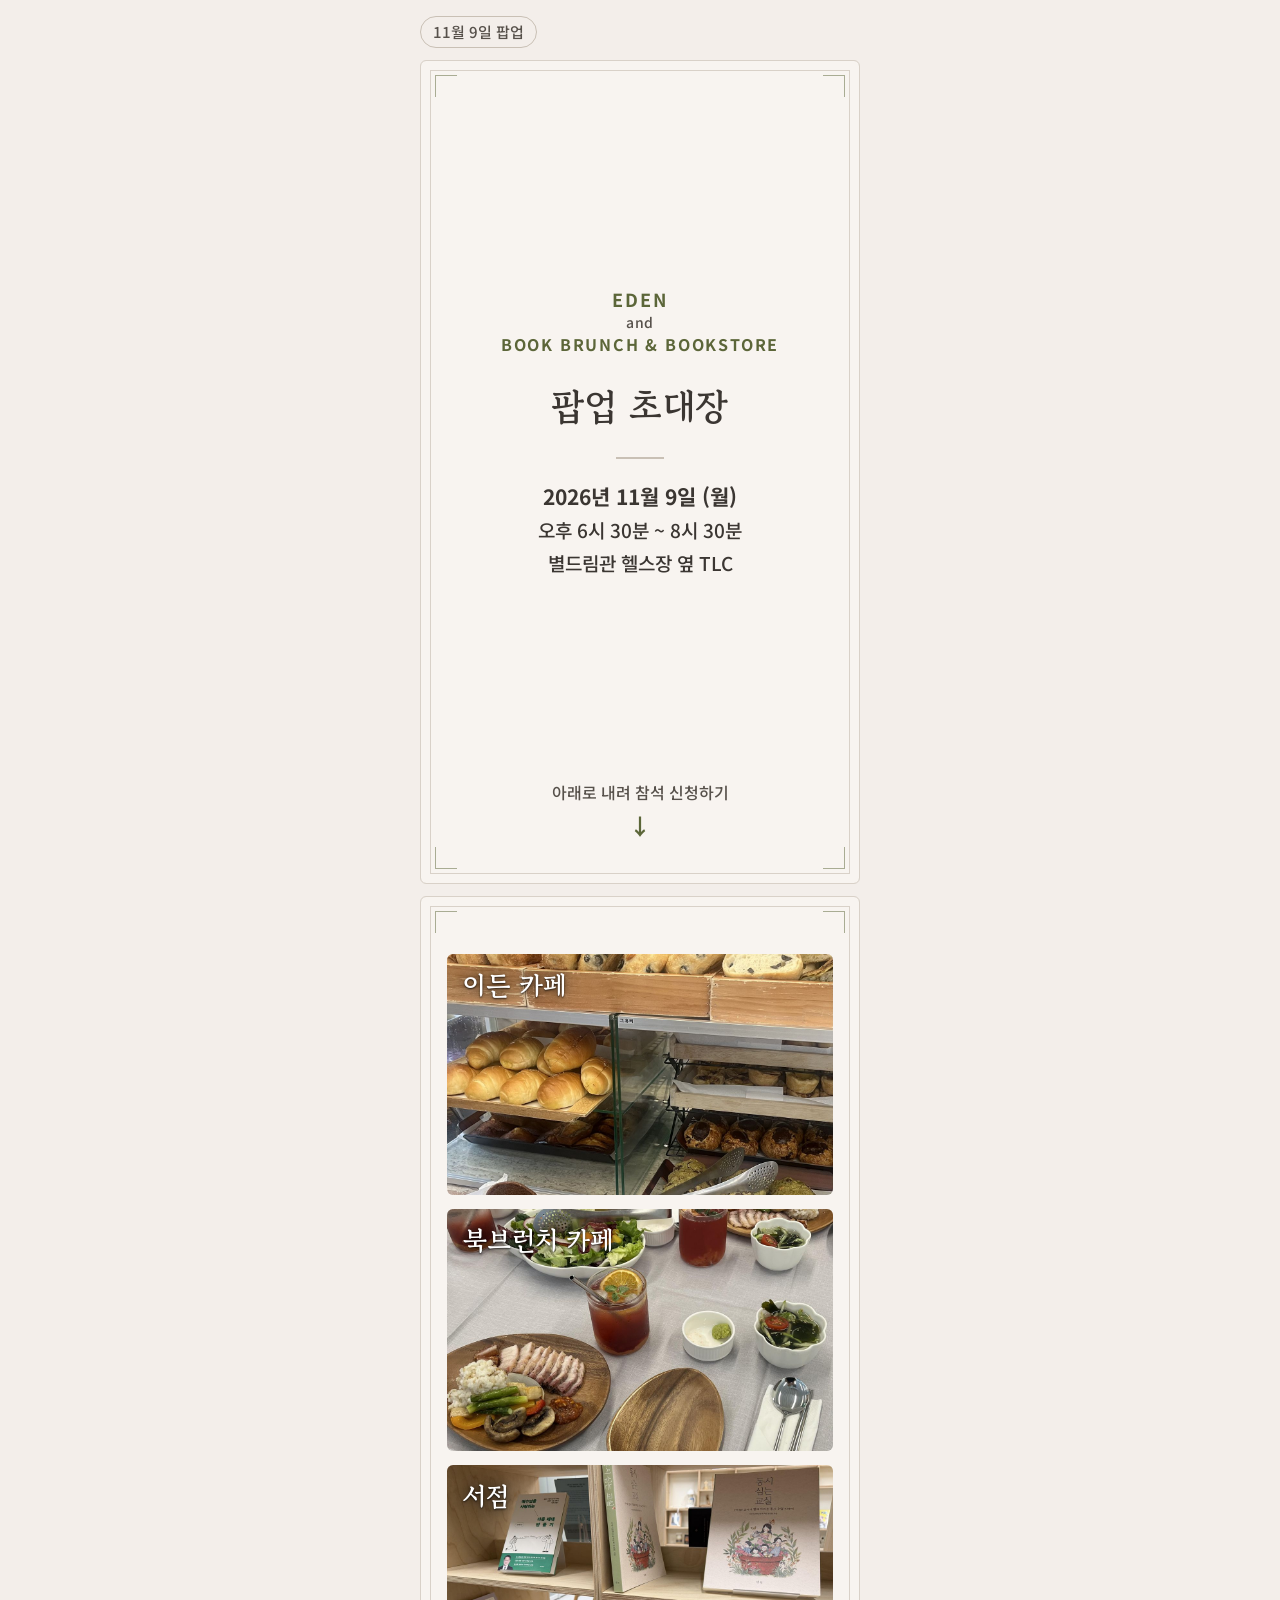
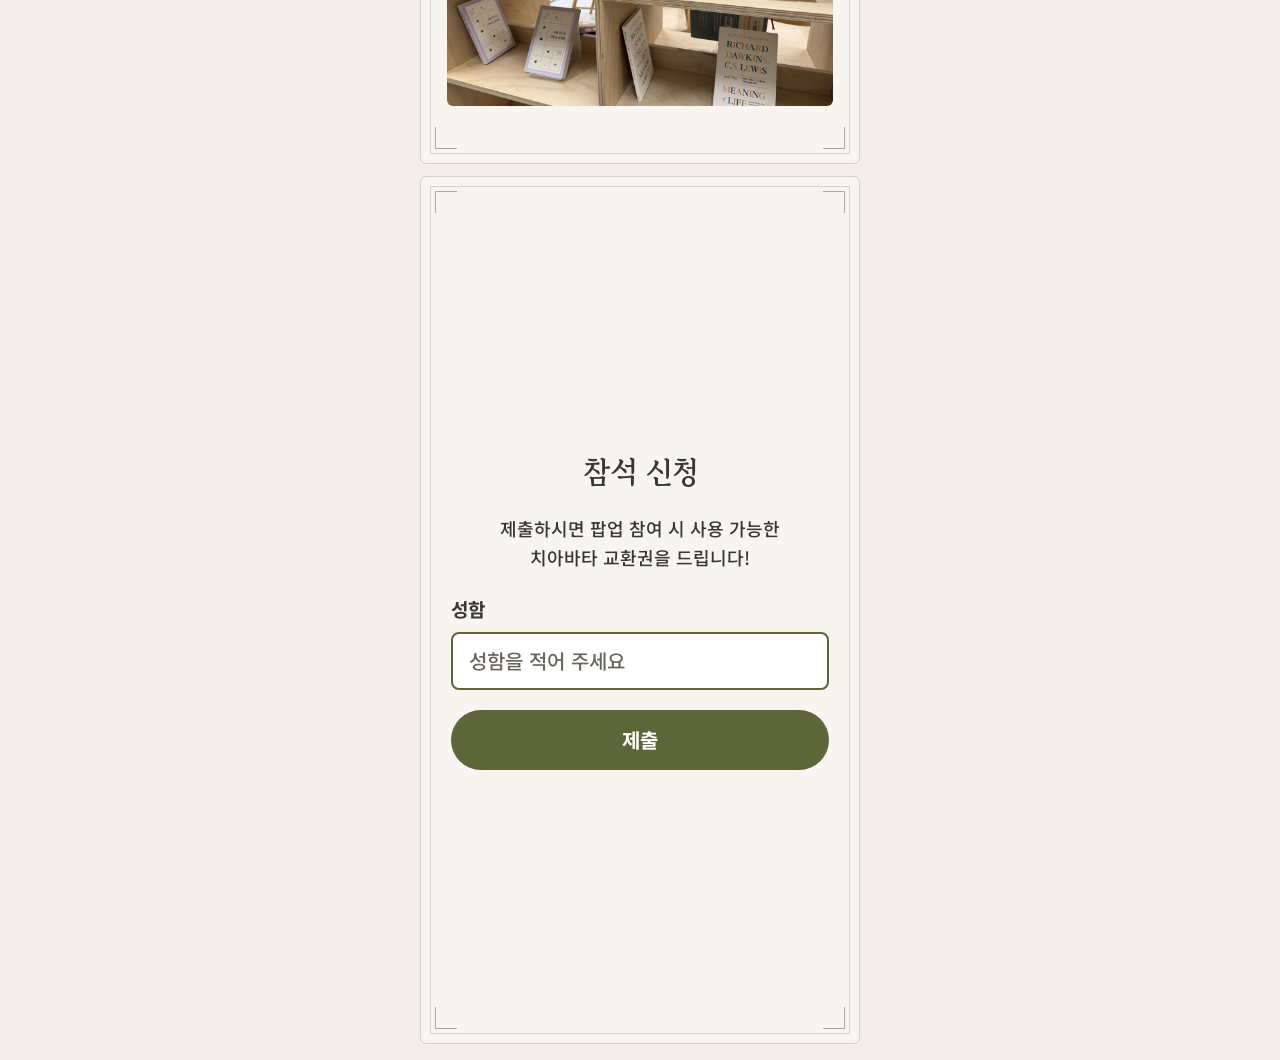
==== commit 2ba7fd3c: "초대장과 참석 신청 사이에 이든 카페·북브런치 카페·서점 사진 카드 추가 Co-Authored-By: Claude Opus 5.5 <noreply@anthropic.com> Cla" ====
--- a/index.html
+++ b/index.html
@@ -21,6 +21,11 @@
 form{width:100%;display:flex;flex-direction:column;gap:20px}
 .err{color:var(--warn);font-size:16px;font-weight:700;text-align:left}
 .err:empty{display:none}
+.card.photos{padding:36px 26px;gap:14px}
+.photos figure{position:relative;margin:0;width:100%;aspect-ratio:16/10;border-radius:6px;overflow:hidden;flex:none}
+.photos img{width:100%;height:100%;object-fit:cover;display:block}
+.photos figcaption{position:absolute;top:14px;left:16px;color:#fff;font-family:var(--serif);font-size:26px;font-weight:700;line-height:1.3;
+  text-shadow:0 1px 2px rgba(0,0,0,.75),0 0 10px rgba(0,0,0,.6),0 0 22px rgba(0,0,0,.45)}
 </style>
 </head>
 <body>
@@ -46,6 +51,21 @@
       <span>별드림관 헬스장 옆 TLC</span>
     </div>
     <a class="cue" href="#rsvp">아래로 내려 참석 신청하기<span class="arr" aria-hidden="true">↓</span></a>
+  </section>
+
+  <section class="card photos" id="places" aria-label="팝업에서 만나는 곳">
+    <figure>
+      <img src="assets/eden.jpg" alt="진열대에 놓인 여러 가지 빵" width="1200" height="750" loading="lazy">
+      <figcaption>이든 카페</figcaption>
+    </figure>
+    <figure>
+      <img src="assets/brunch.jpg" alt="샐러드와 구운 고기, 음료가 차려진 브런치 식탁" width="1200" height="750" loading="lazy">
+      <figcaption>북브런치 카페</figcaption>
+    </figure>
+    <figure>
+      <img src="assets/bookstore.jpg" alt="나무 책장에 진열된 책들" width="1200" height="750" loading="lazy">
+      <figcaption>서점</figcaption>
+    </figure>
   </section>
 
   <section class="card" id="rsvp" aria-label="참석 신청">
@@ -89,6 +109,7 @@
     .then(function(r){if(!r.ok)throw new Error('http '+r.status);return r.json()})
     .then(function(code){
       save({name:name,code:String(code),at:Date.now()});
+      nameEl.blur();
       location.href='coupon.html';
     })
     .catch(function(){
--- a/assets/style.css
+++ b/assets/style.css
@@ -15,7 +15,7 @@
   color-scheme:light;
 }
 *{box-sizing:border-box}
-html{scroll-snap-type:y proximity;scroll-behavior:smooth;-webkit-text-size-adjust:100%}
+html{scroll-behavior:smooth;-webkit-text-size-adjust:100%}
 body{margin:0;background:var(--bg);color:var(--ink);font-family:var(--sans);font-weight:500;font-size:18px;line-height:1.6;word-break:keep-all;
   padding-top:calc(16px + env(safe-area-inset-top,0px));padding-bottom:calc(16px + env(safe-area-inset-bottom,0px));
   padding-left:max(16px,env(safe-area-inset-left,0px));padding-right:max(16px,env(safe-area-inset-right,0px))}
@@ -30,7 +30,7 @@
   box-shadow:inset 0 0 0 9px var(--card),inset 0 0 0 10px var(--line);
   min-height:calc(100vh - 32px);min-height:calc(100svh - 32px);
   padding:44px 30px;display:flex;flex-direction:column;align-items:center;justify-content:center;gap:22px;text-align:center;
-  scroll-snap-align:start;scroll-margin-top:16px}
+  scroll-margin-top:16px}
 .card.first{min-height:calc(100vh - 76px);min-height:calc(100svh - 76px)}
 .card::after{content:"";position:absolute;inset:14px;pointer-events:none;border:1px solid var(--accent);opacity:.5;
   -webkit-mask:linear-gradient(#000 0 0) top left/22px 22px no-repeat,linear-gradient(#000 0 0) top right/22px 22px no-repeat,linear-gradient(#000 0 0) bottom left/22px 22px no-repeat,linear-gradient(#000 0 0) bottom right/22px 22px no-repeat;
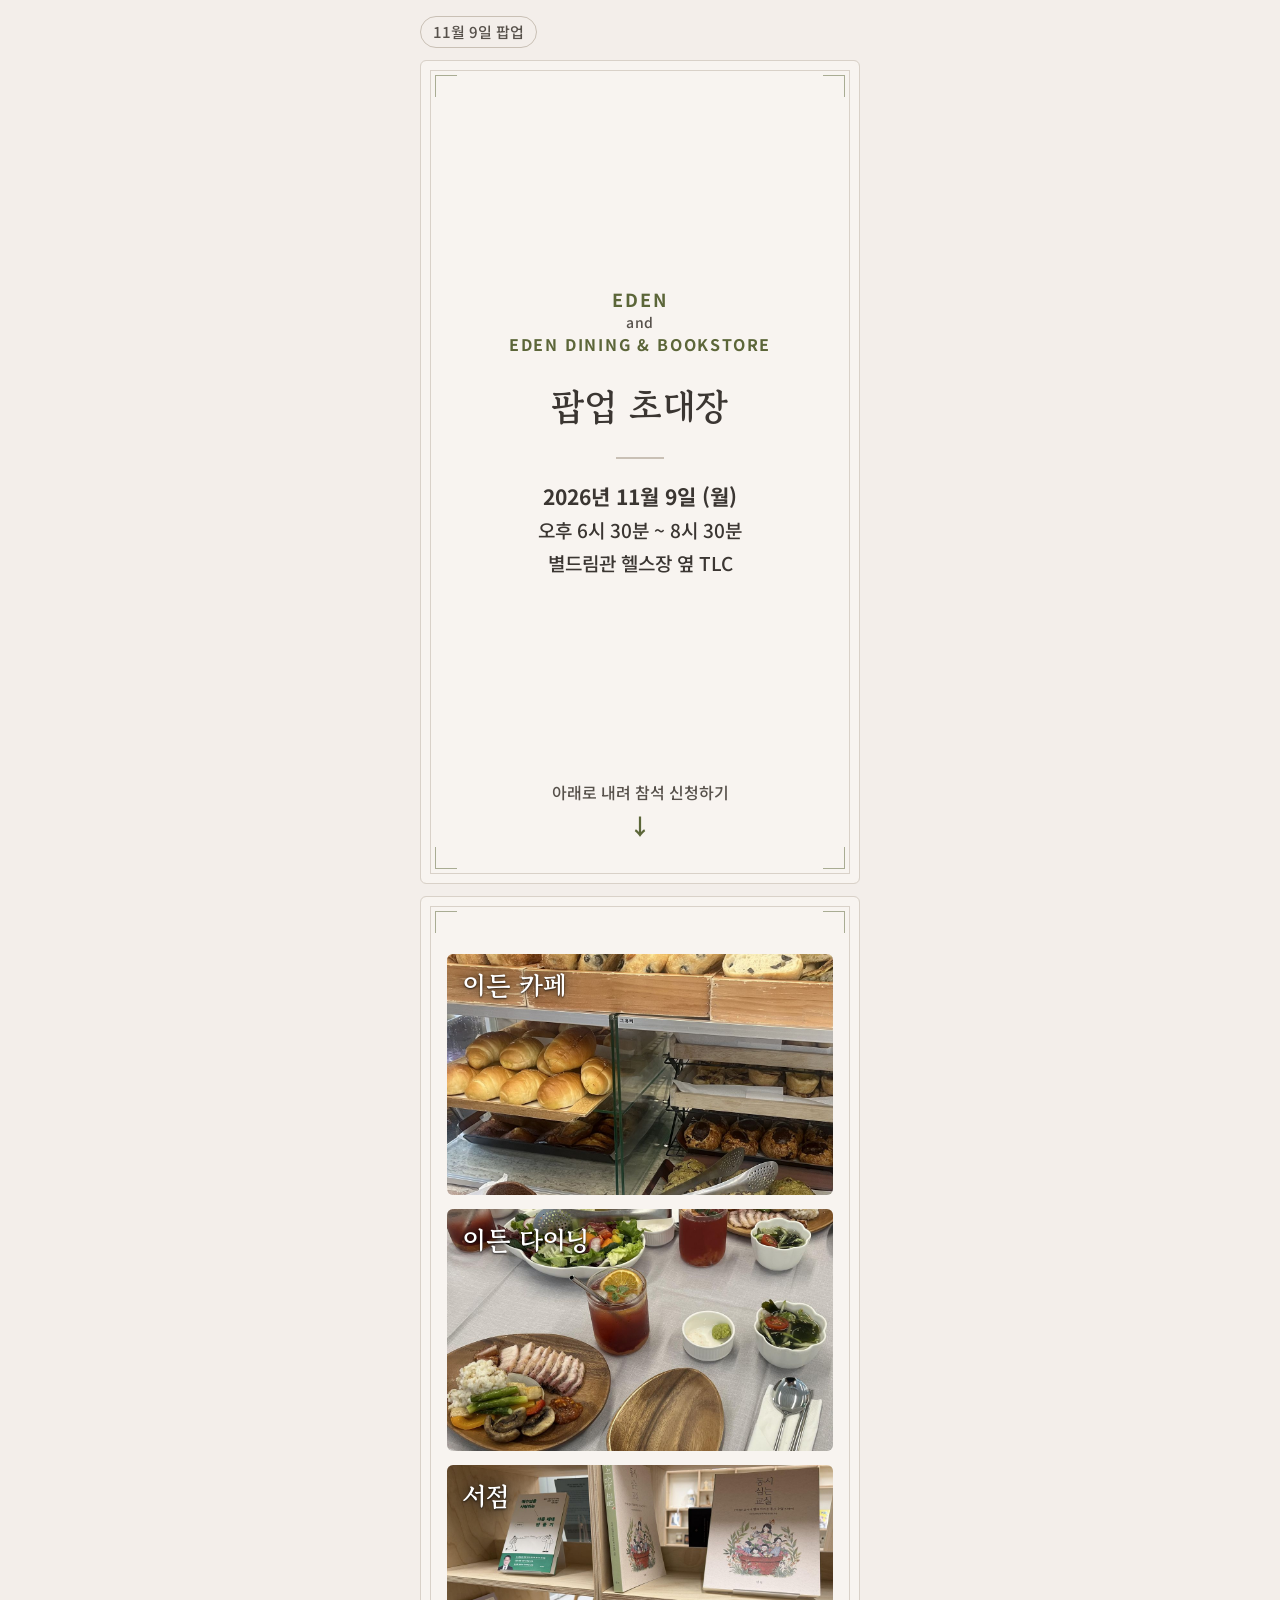
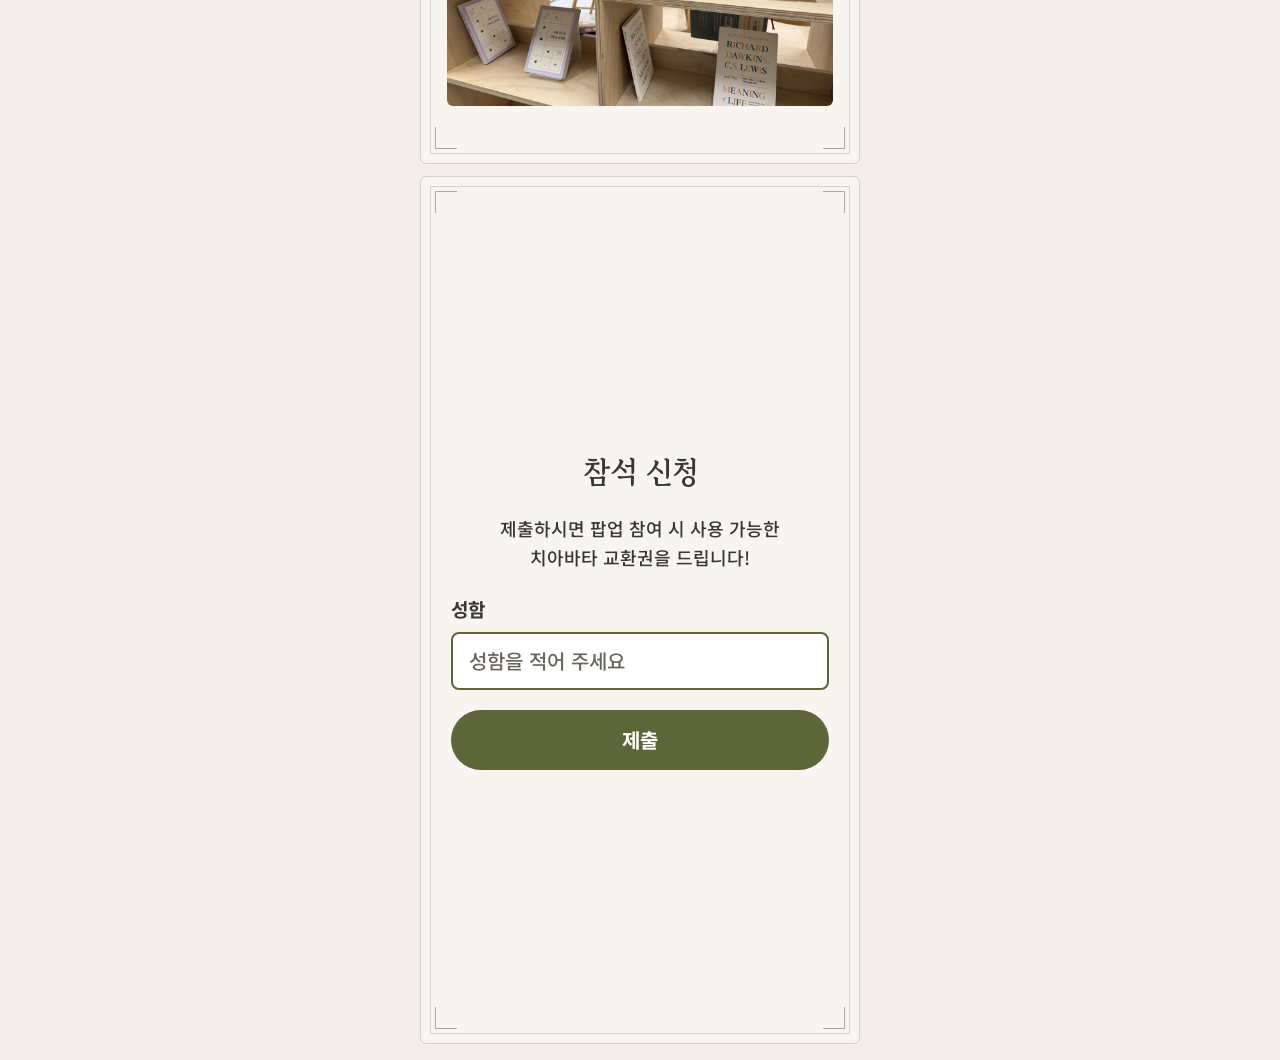
==== commit 7c8cede8: "북브런치 → 이든 다이닝 이름 변경 Co-Authored-By: Claude Opus 5.5 <noreply@anthropic.com> Claude-Session: https://" ====
--- a/index.html
+++ b/index.html
@@ -3,16 +3,87 @@
 <head>
 <meta charset="utf-8">
 <meta name="viewport" content="width=device-width,initial-scale=1,viewport-fit=cover">
-<title>이든·북브런치 팝업 초대장</title>
-<meta name="description" content="2026년 11월 9일(월) 오후 6시 30분, 별드림관 헬스장 옆 TLC에서 열리는 이든카페·북브런치 팝업에 초대합니다.">
-<meta property="og:title" content="이든·북브런치 팝업 초대장">
+<title>이든 카페·이든 다이닝 팝업 초대장</title>
+<meta name="description" content="2026년 11월 9일(월) 오후 6시 30분, 별드림관 헬스장 옆 TLC에서 열리는 이든 카페·이든 다이닝 팝업에 초대합니다.">
+<meta property="og:title" content="이든 카페·이든 다이닝 팝업 초대장">
 <meta property="og:description" content="11월 9일(월) 오후 6:30 · 별드림관 헬스장 옆 TLC · 참석 신청하시면 치아바타 교환권을 드려요">
 <meta property="og:image" content="https://edencafe-popup.github.io/assets/coupon.png">
 <meta property="og:type" content="website">
 <link rel="preconnect" href="https://fonts.googleapis.com">
 <link rel="preconnect" href="https://fonts.gstatic.com" crossorigin>
 <link rel="stylesheet" href="https://fonts.googleapis.com/css2?family=Gowun+Batang:wght@700&family=Noto+Sans+KR:wght@500;700&display=swap">
-<link rel="stylesheet" href="assets/style.css">
+<style>
+/* 이든 카페·이든 다이닝 팝업 초대장 — 공통 스타일
+   레이아웃: 휴대폰 한 화면 크기 카드를 세로로 쌓고, 아래로 스크롤 */
+:root{
+  --bg:#f3eeea;
+  --card:#f8f4f0;
+  --ink:#3b3632;
+  --ink-soft:#57514b;
+  --line:#d9d1c8;
+  --line-strong:#c9c0b5;
+  --accent:#5c6639;
+  --accent-ink:#ffffff;
+  --warn:#a83a2f;
+  --serif:"Gowun Batang","Noto Serif KR",serif;
+  --sans:"Noto Sans KR","Apple SD Gothic Neo","Malgun Gothic",sans-serif;
+  color-scheme:light;
+}
+*{box-sizing:border-box}
+html{scroll-behavior:smooth;-webkit-text-size-adjust:100%}
+body{margin:0;background:var(--bg);color:var(--ink);font-family:var(--sans);font-weight:500;font-size:18px;line-height:1.6;word-break:keep-all;
+  padding-top:calc(16px + env(safe-area-inset-top,0px));padding-bottom:calc(16px + env(safe-area-inset-bottom,0px));
+  padding-left:max(16px,env(safe-area-inset-left,0px));padding-right:max(16px,env(safe-area-inset-right,0px))}
+[hidden]{display:none!important}
+img{max-width:100%}
+.wrap{max-width:440px;margin:0 auto;display:flex;flex-direction:column;gap:12px}
+
+.top{display:flex;align-items:center;gap:10px;font-size:15px;color:var(--ink-soft)}
+.pill{border:1px solid var(--line-strong);border-radius:999px;padding:3px 12px;font-variant-numeric:tabular-nums}
+
+.card{position:relative;background:var(--card);border:1px solid var(--line);border-radius:6px;
+  box-shadow:inset 0 0 0 9px var(--card),inset 0 0 0 10px var(--line);
+  min-height:calc(100vh - 32px);min-height:calc(100svh - 32px);
+  padding:44px 30px;display:flex;flex-direction:column;align-items:center;justify-content:center;gap:22px;text-align:center;
+  scroll-margin-top:16px}
+.card.first{min-height:calc(100vh - 76px);min-height:calc(100svh - 76px)}
+.card::after{content:"";position:absolute;inset:14px;pointer-events:none;border:1px solid var(--accent);opacity:.5;
+  -webkit-mask:linear-gradient(#000 0 0) top left/22px 22px no-repeat,linear-gradient(#000 0 0) top right/22px 22px no-repeat,linear-gradient(#000 0 0) bottom left/22px 22px no-repeat,linear-gradient(#000 0 0) bottom right/22px 22px no-repeat;
+  mask:linear-gradient(#000 0 0) top left/22px 22px no-repeat,linear-gradient(#000 0 0) top right/22px 22px no-repeat,linear-gradient(#000 0 0) bottom left/22px 22px no-repeat,linear-gradient(#000 0 0) bottom right/22px 22px no-repeat}
+.card.has-cue{padding-bottom:124px}
+
+h1,h2{font-family:var(--serif);font-weight:700;margin:0;text-wrap:balance}
+h1{font-size:36px;letter-spacing:.02em}
+h2{font-size:30px;line-height:1.4}
+p{margin:0}
+
+.brand{display:flex;flex-direction:column;align-items:center;gap:2px;color:var(--accent);font-weight:700;letter-spacing:.1em;line-height:1.35}
+.brand .b1{font-size:18px}
+.brand .b2{font-size:14px;font-weight:500;letter-spacing:.04em;color:var(--ink-soft)}
+.brand .b3{font-size:16px}
+.rule{width:48px;height:2px;background:var(--line-strong)}
+.when{display:flex;flex-direction:column;gap:4px;line-height:1.5;font-size:19px}
+.when .date{font-size:21px;font-weight:700}
+
+.cue{position:absolute;left:0;right:0;bottom:34px;display:flex;flex-direction:column;align-items:center;gap:2px;
+  font-size:16px;color:var(--ink-soft);text-decoration:none;padding:6px 0}
+.cue .arr{color:var(--accent);font-size:22px;font-weight:700;animation:bob 1.8s ease-in-out infinite}
+@keyframes bob{0%,100%{transform:translateY(0)}50%{transform:translateY(5px)}}
+
+.btn{display:flex;align-items:center;justify-content:center;width:100%;min-height:60px;border-radius:999px;border:0;
+  background:var(--accent);color:var(--accent-ink);font:inherit;font-weight:700;font-size:20px;text-decoration:none;cursor:pointer}
+.btn.ghost{background:transparent;color:var(--ink);border:2px solid var(--accent);min-height:58px;font-size:19px}
+.btn:disabled{opacity:.6;cursor:wait}
+.btn:active{transform:scale(.985)}
+:focus-visible{outline:3px solid var(--accent);outline-offset:3px}
+
+.banner{display:flex;align-items:center;justify-content:space-between;gap:10px;background:#e9ecdc;border:1px solid #c7cdb0;border-radius:8px;
+  padding:12px 14px;font-size:16px;color:var(--ink)}
+.banner a{color:var(--accent);font-weight:700;white-space:nowrap}
+
+@media (prefers-reduced-motion: reduce){html{scroll-behavior:auto}.cue .arr{animation:none}}
+@media (max-height:700px){.card{padding-top:34px;padding-bottom:34px;gap:16px}.card.has-cue{padding-bottom:116px}h1{font-size:32px}h2{font-size:27px}}
+</style>
 <style>
 .field{width:100%;display:flex;flex-direction:column;gap:8px;text-align:left}
 .field label{font-size:19px;font-weight:700}
@@ -41,7 +112,7 @@
     <div class="brand">
       <span class="b1">EDEN</span>
       <span class="b2">and</span>
-      <span class="b3">BOOK BRUNCH &amp; BOOKSTORE</span>
+      <span class="b3">EDEN DINING &amp; BOOKSTORE</span>
     </div>
     <h1>팝업 초대장</h1>
     <div class="rule"></div>
@@ -60,7 +131,7 @@
     </figure>
     <figure>
       <img src="assets/brunch.jpg" alt="샐러드와 구운 고기, 음료가 차려진 브런치 식탁" width="1200" height="750" loading="lazy">
-      <figcaption>북브런치 카페</figcaption>
+      <figcaption>이든 다이닝</figcaption>
     </figure>
     <figure>
       <img src="assets/bookstore.jpg" alt="나무 책장에 진열된 책들" width="1200" height="750" loading="lazy">
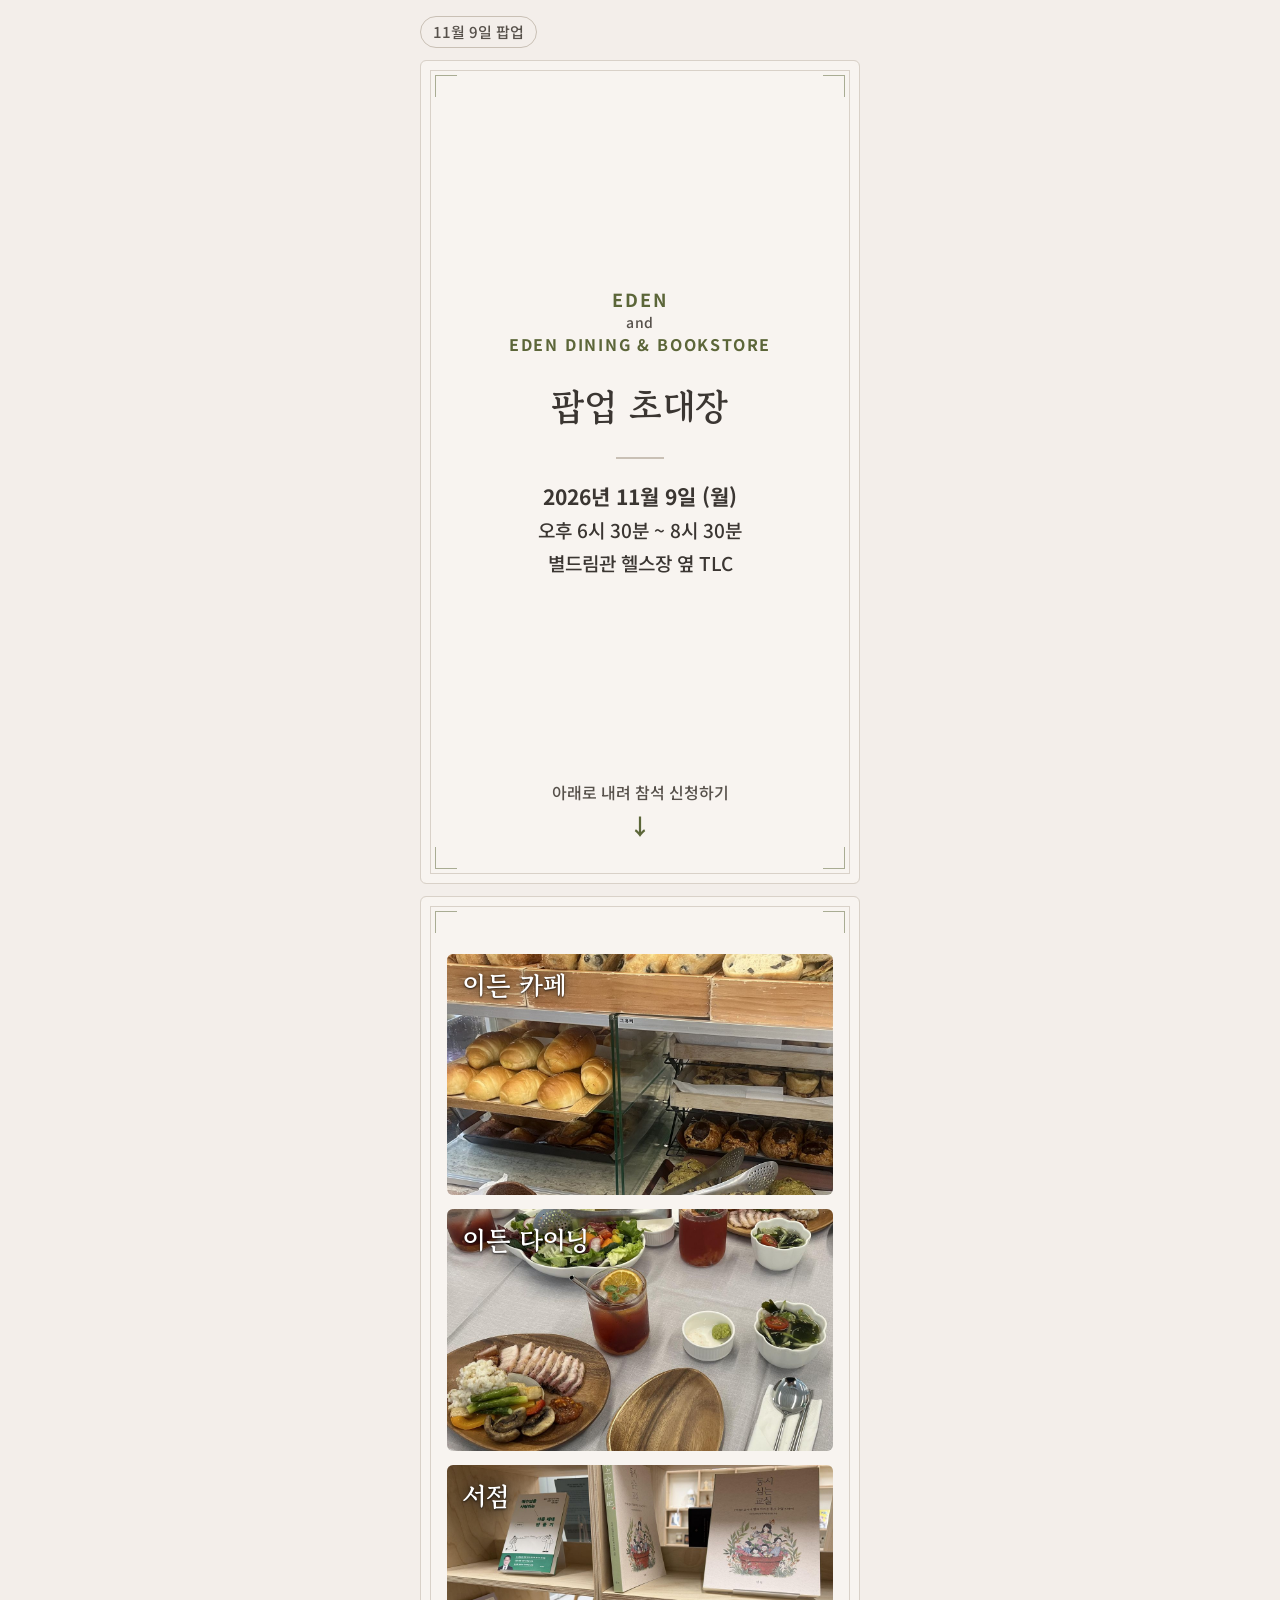
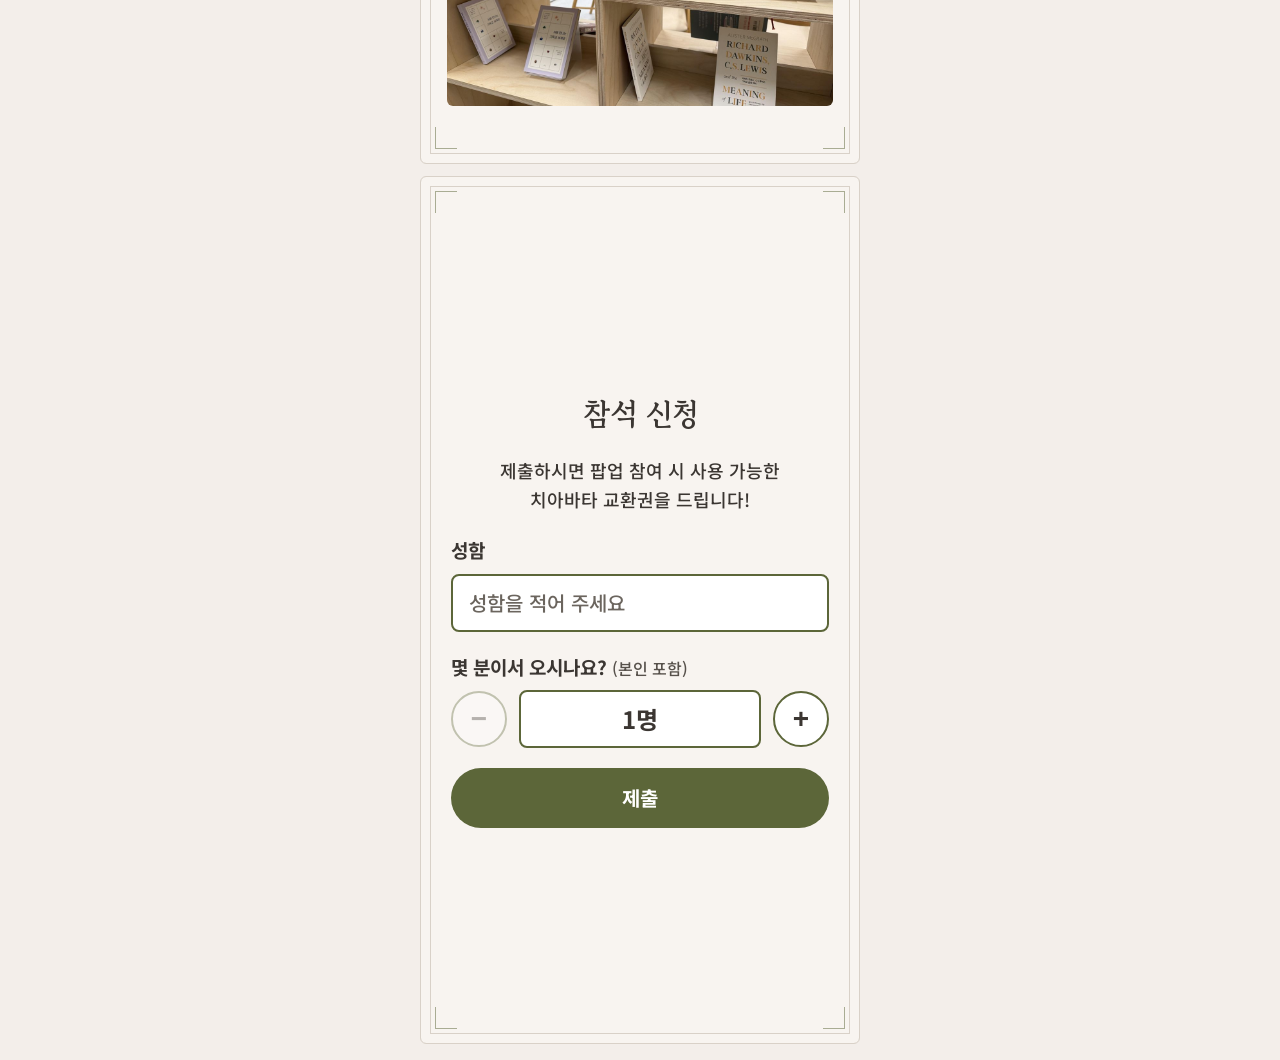
==== commit 98a1bb8d: "참석 신청에 인원(본인 포함) 선택 추가, 운영진 페이지에 총 인원 표시 Co-Authored-By: Claude Opus 5.5 <noreply@anthropic.com> Cla" ====
--- a/index.html
+++ b/index.html
@@ -92,6 +92,10 @@
 form{width:100%;display:flex;flex-direction:column;gap:20px}
 .err{color:var(--warn);font-size:16px;font-weight:700;text-align:left}
 .err:empty{display:none}
+.stepper{display:flex;align-items:center;gap:12px}
+.stepper button{-webkit-tap-highlight-color:transparent;width:56px;height:56px;flex:none;border-radius:50%;border:2px solid var(--accent);background:#fff;color:var(--ink);font-size:28px;font-weight:700;line-height:1;cursor:pointer}
+.stepper button:disabled{opacity:.35;cursor:default}
+.stepper output{flex:1;min-width:0;height:58px;display:flex;align-items:center;justify-content:center;border:2px solid var(--accent);border-radius:8px;background:#fff;font-size:24px;font-weight:700;font-variant-numeric:tabular-nums}
 .card.photos{padding:36px 26px;gap:14px}
 .photos figure{position:relative;margin:0;width:100%;aspect-ratio:16/10;border-radius:6px;overflow:hidden;flex:none}
 .photos img{width:100%;height:100%;object-fit:cover;display:block}
@@ -147,6 +151,14 @@
         <label for="name">성함</label>
         <input id="name" name="name" type="text" autocomplete="name" maxlength="40" placeholder="성함을 적어 주세요">
       </div>
+      <div class="field">
+        <label id="partyLabel">몇 분이서 오시나요? <span style="font-weight:500;font-size:16px;color:var(--ink-soft)">(본인 포함)</span></label>
+        <div class="stepper" role="group" aria-labelledby="partyLabel">
+          <button type="button" id="minus" aria-label="한 명 줄이기">−</button>
+          <output id="party" aria-live="polite">1명</output>
+          <button type="button" id="plus" aria-label="한 명 늘리기">+</button>
+        </div>
+      </div>
       <p class="err" id="err" role="alert"></p>
       <button class="btn" type="submit" id="submitBtn">제출</button>
     </form>
@@ -156,7 +168,7 @@
 <script>
 (function(){
   var SB_URL='https://qdkvclpapsasedrvhkvx.supabase.co', SB_KEY='sb_publishable_ceZ2sE7WKbkcod54qVl5aA_HR4bq4iQ';
-  var KEY='popup-rsvp-v2';
+  var KEY='popup-rsvp-v3';
   function load(){try{return JSON.parse(localStorage.getItem(KEY)||sessionStorage.getItem(KEY))}catch(e){return null}}
   function save(v){var s=JSON.stringify(v);try{localStorage.setItem(KEY,s)}catch(e){}try{sessionStorage.setItem(KEY,s)}catch(e){}}
 
@@ -169,6 +181,11 @@
 
   var form=document.getElementById('rsvpForm'), nameEl=document.getElementById('name'),
       err=document.getElementById('err'), btn=document.getElementById('submitBtn');
+  var party=1, partyEl=document.getElementById('party'), minus=document.getElementById('minus'), plus=document.getElementById('plus');
+  function showParty(){partyEl.textContent=party+'명';minus.disabled=party<=1;plus.disabled=party>=20}
+  minus.addEventListener('click',function(){if(party>1){party--;showParty()}});
+  plus.addEventListener('click',function(){if(party<20){party++;showParty()}});
+  showParty();
   form.addEventListener('submit',function(e){
     e.preventDefault();
     var name=nameEl.value.trim();
@@ -176,10 +193,10 @@
     err.textContent='';btn.disabled=true;btn.textContent='보내는 중…';
     fetch(SB_URL+'/rest/v1/rpc/popup_submit_rsvp',{method:'POST',
       headers:{'apikey':SB_KEY,'Content-Type':'application/json'},
-      body:JSON.stringify({p_name:name,p_attending:true,p_party:null})})
+      body:JSON.stringify({p_name:name,p_attending:true,p_party:party})})
     .then(function(r){if(!r.ok)throw new Error('http '+r.status);return r.json()})
     .then(function(code){
-      save({name:name,code:String(code),at:Date.now()});
+      save({name:name,party:party,code:String(code),at:Date.now()});
       nameEl.blur();
       location.href='coupon.html';
     })
